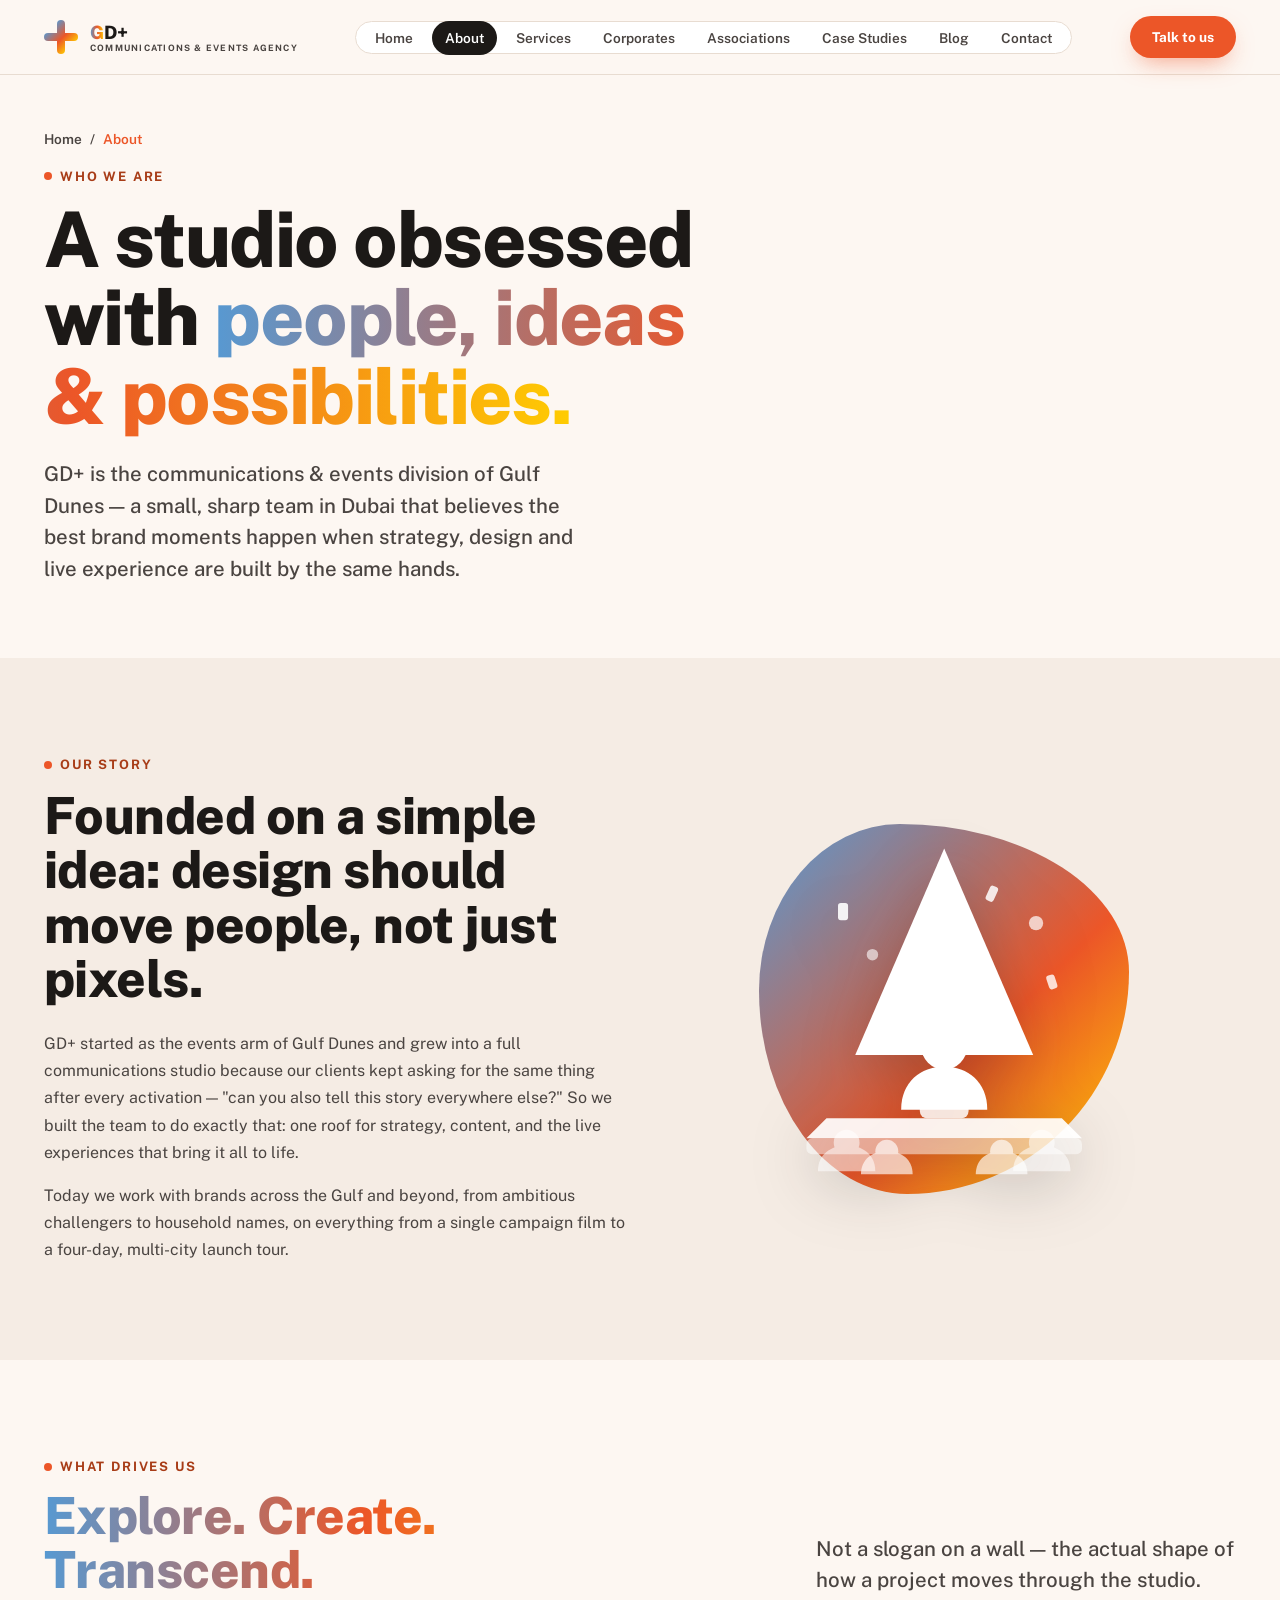
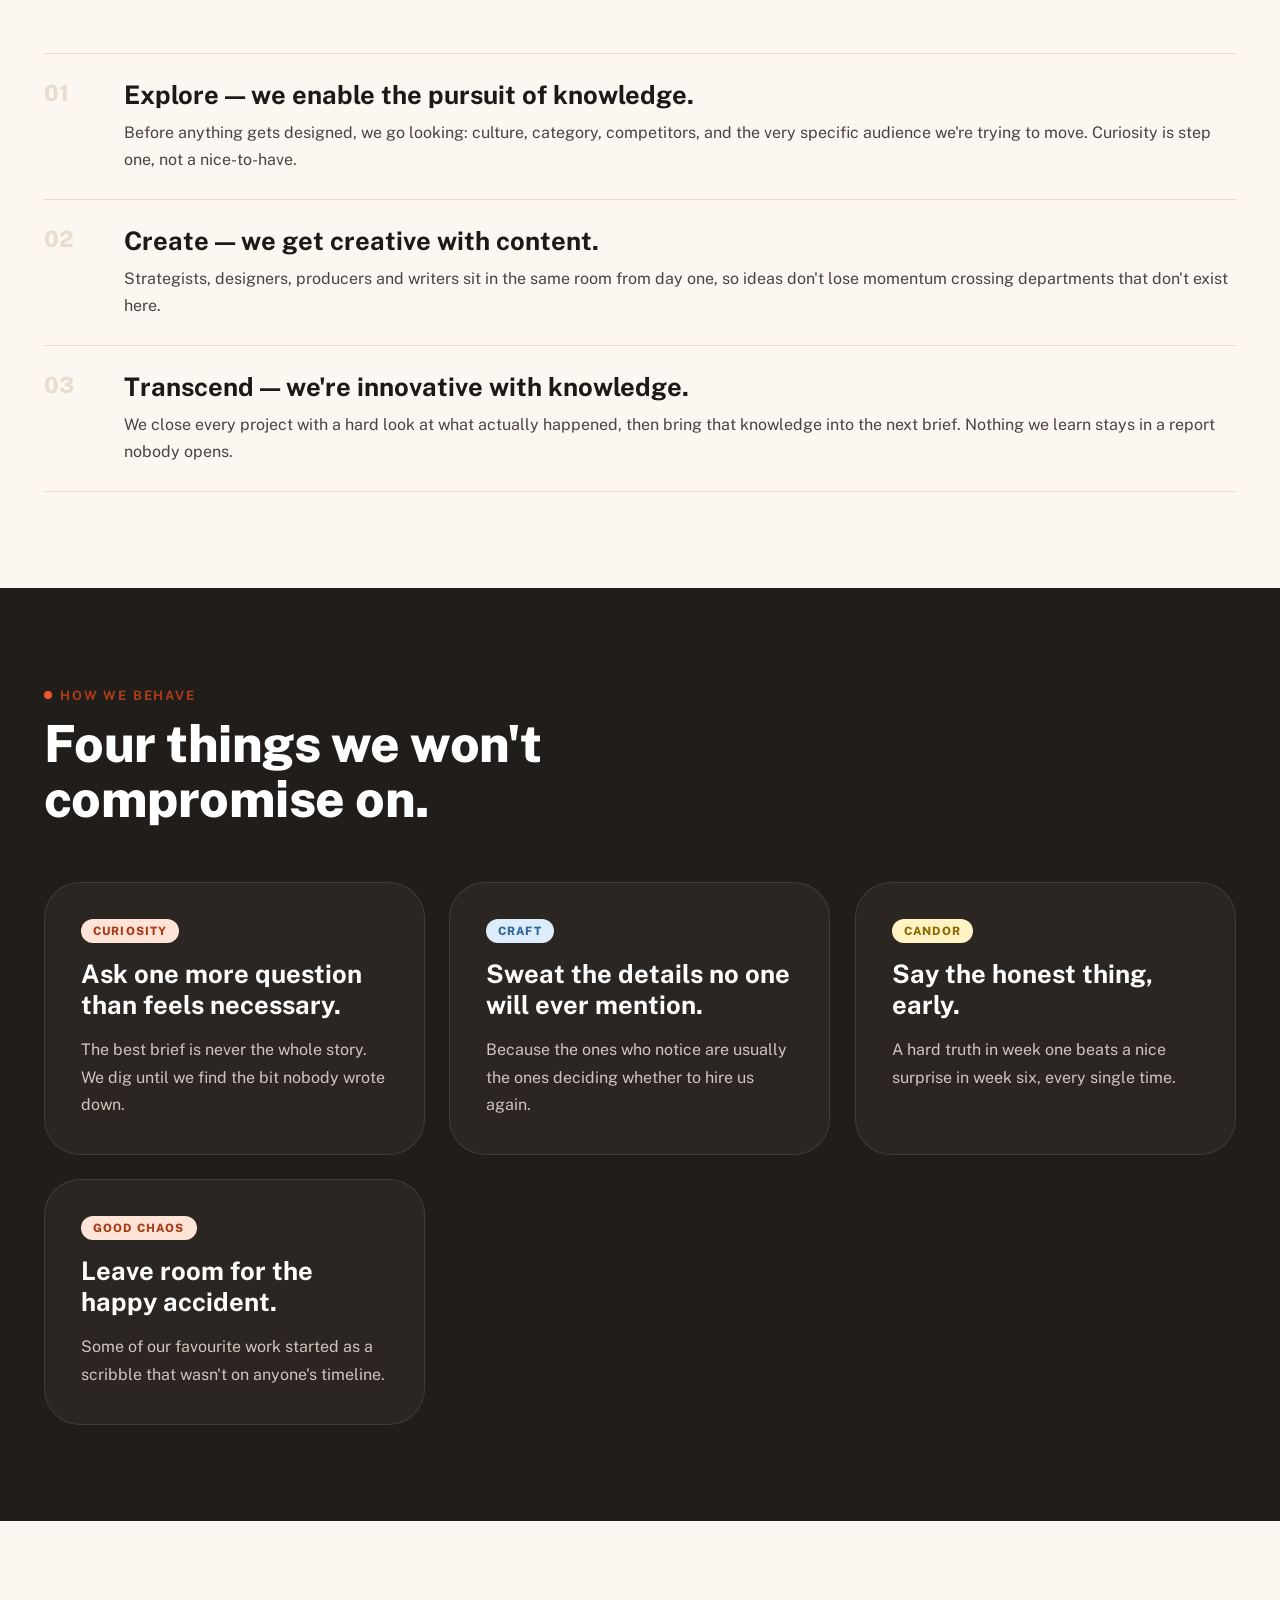
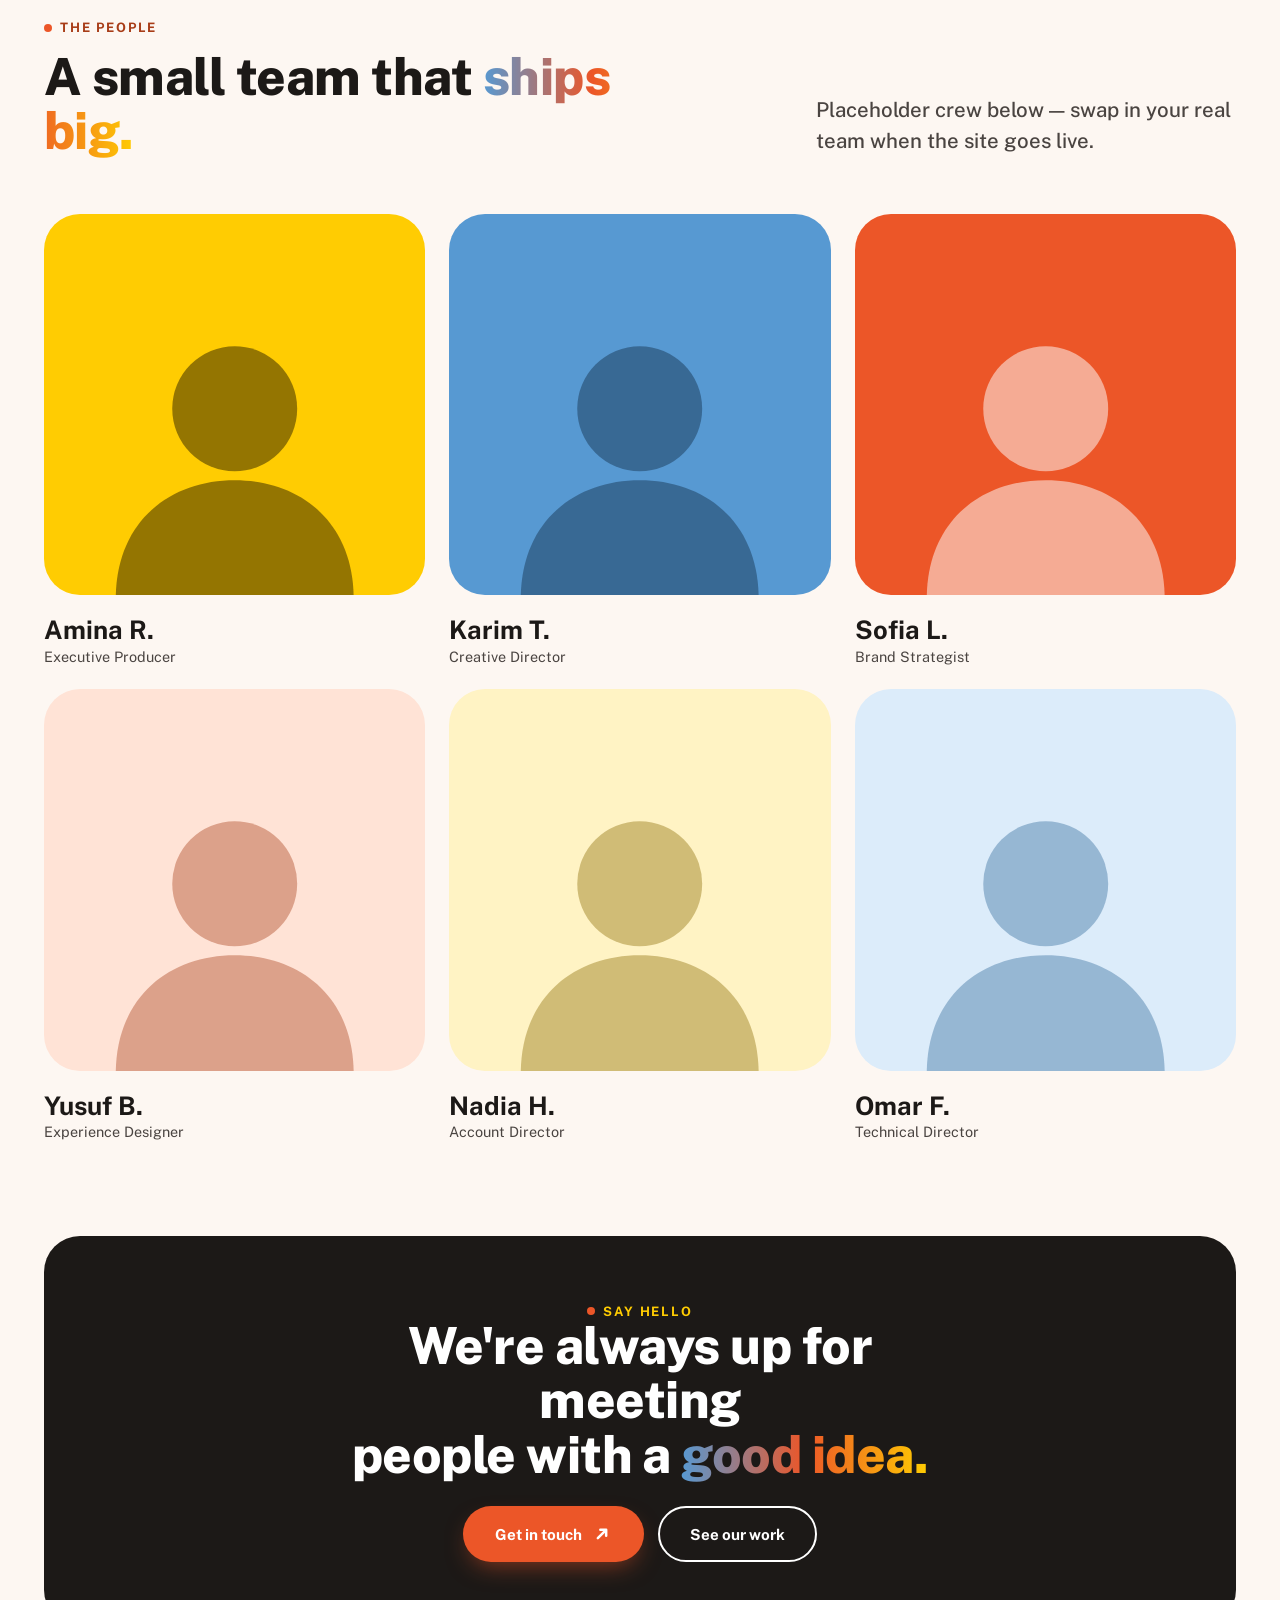
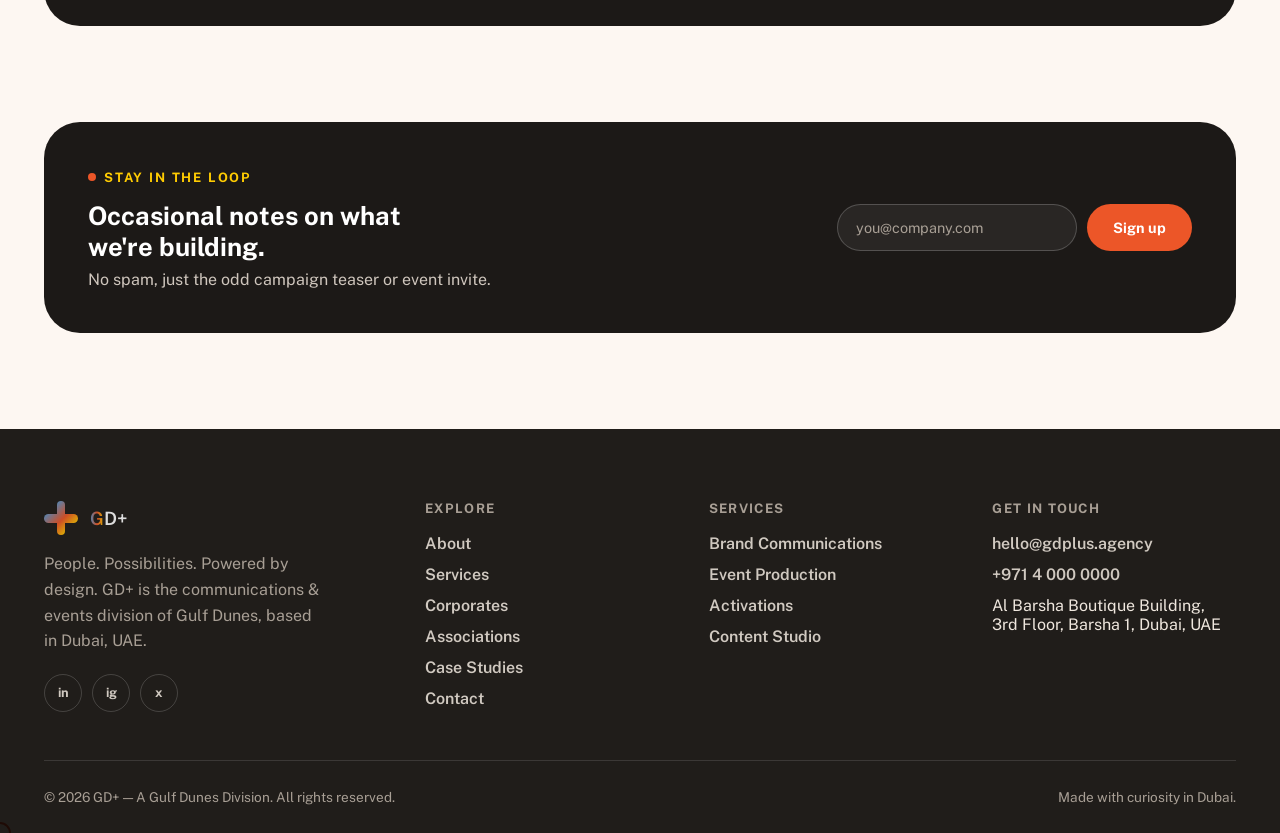
==== about.html @ 68f07a73 "Recolor the scrolling marquee from dark to primary orange The dark ticker band was reading as somber" ====
<!doctype html>
<html lang="en">
<head>
<meta charset="UTF-8">
<meta name="viewport" content="width=device-width, initial-scale=1.0">
<title>About — GD+</title>
<meta name="description" content="GD+ is a Dubai-based communications & events studio built around People, Ideas and Possibilities.">
<link rel="icon" href="data:image/svg+xml,%3Csvg xmlns='http://www.w3.org/2000/svg' viewBox='0 0 100 100'%3E%3Crect width='100' height='100' rx='24' fill='%23ec5628'/%3E%3Crect x='38' y='14' width='24' height='72' rx='12' fill='white'/%3E%3Crect x='14' y='38' width='72' height='24' rx='12' fill='white'/%3E%3C/svg%3E">
<style>
/* ==========================================================================
   GD+ — Communications & Events Agency
   Design tokens derived from brand guidelines:
   Primary #ec5628 · Secondary #5799d2 · Tertiary #ffcc02
   Type: Public Sans · Material 3–inspired shape language, playful energy
   ========================================================================== */

@import url('https://fonts.googleapis.com/css2?family=Public+Sans:ital,wght@0,400;0,500;0,600;0,700;0,800;1,600&display=swap');

:root{
  /* brand */
  --c-primary: #ec5628;
  --c-primary-ink: #a83c17;
  --c-primary-light: #ffe3d6;
  --c-secondary: #5799d2;
  --c-secondary-ink: #2f6699;
  --c-secondary-light: #dcecfa;
  --c-tertiary: #ffcc02;
  --c-tertiary-ink: #8a6a00;
  --c-tertiary-light: #fff3c4;

  /* neutrals */
  --c-ink: #1c1917;
  --c-ink-soft: #4a4441;
  --c-paper: #fdf7f2;
  --c-paper-alt: #ffffff;
  --c-surface: #f5ece4;
  --c-line: #e8dcd1;
  --c-dark: #201d1a;
  --c-dark-surface: #2b2622;

  /* shape */
  --r-sm: 14px;
  --r-md: 24px;
  --r-lg: 36px;
  --r-pill: 999px;

  /* motion */
  --ease: cubic-bezier(.22,1,.36,1);

  /* type */
  --font: 'Public Sans', system-ui, sans-serif;
}

*,*::before,*::after{ box-sizing:border-box; }
html{ scroll-behavior:smooth; }
body{
  margin:0;
  font-family:var(--font);
  background:var(--c-paper);
  color:var(--c-ink);
  -webkit-font-smoothing:antialiased;
  overflow-x:hidden;
}
img,svg{ display:block; max-width:100%; }
a{ color:inherit; text-decoration:none; }
ul{ margin:0; padding:0; list-style:none; }
button{ font-family:inherit; cursor:pointer; }
h1,h2,h3,h4,p{ margin:0; }

.container{
  width:100%;
  max-width:1240px;
  margin:0 auto;
  padding:0 24px;
}
section{ position:relative; }

::selection{ background:var(--c-tertiary); color:var(--c-ink); }

/* ---------- type scale ---------- */
.eyebrow{
  display:inline-flex;
  align-items:center;
  gap:8px;
  font-size:13px;
  font-weight:700;
  letter-spacing:.14em;
  text-transform:uppercase;
  color:var(--c-primary-ink);
}
.eyebrow::before{
  content:'';
  width:8px;height:8px;
  border-radius:50%;
  background:var(--c-primary);
}
h1, .h1{
  font-size:clamp(2.6rem, 6vw, 5.2rem);
  font-weight:800;
  line-height:1.02;
  letter-spacing:-.02em;
}
h2, .h2{
  font-size:clamp(2rem, 4vw, 3.2rem);
  font-weight:800;
  line-height:1.06;
  letter-spacing:-.01em;
}
h3, .h3{
  font-size:clamp(1.3rem, 2vw, 1.6rem);
  font-weight:700;
  line-height:1.2;
}
.lede{
  font-size:clamp(1.05rem, 1.6vw, 1.3rem);
  line-height:1.55;
  color:var(--c-ink-soft);
  font-weight:500;
}
.body-text{ font-size:1rem; line-height:1.7; color:var(--c-ink-soft); }

/* ---------- buttons ---------- */
.btn{
  position:relative;
  display:inline-flex;
  align-items:center;
  gap:10px;
  padding:16px 30px;
  border-radius:var(--r-pill);
  font-weight:700;
  font-size:.95rem;
  border:2px solid transparent;
  transition:transform .35s var(--ease), box-shadow .35s var(--ease), background .25s, color .25s, border-color .25s;
  white-space:nowrap;
}
.btn-primary{
  background:var(--c-primary);
  color:#fff;
  box-shadow:0 10px 24px -8px rgba(236,86,40,.55);
}
.btn-primary:hover{ box-shadow:0 16px 34px -8px rgba(236,86,40,.65); transform:translateY(-2px); }
.btn-dark{
  background:var(--c-ink);
  color:#fff;
}
.btn-dark:hover{ background:var(--c-primary); transform:translateY(-2px); }
.btn-ghost{
  background:transparent;
  border-color:currentColor;
  color:var(--c-ink);
}
.btn-ghost:hover{ background:var(--c-ink); color:#fff; }
.btn-ghost.on-dark{ color:#fff; }
.btn-ghost.on-dark:hover{ background:#fff; color:var(--c-ink); }
.btn-arrow{
  display:inline-flex;
  width:20px; height:20px;
  transition:transform .35s var(--ease);
}
.btn:hover .btn-arrow{ transform:translateX(4px); }
.btn-sm{ padding:11px 20px; font-size:.85rem; }

/* ---------- header / nav ---------- */
.site-header{
  position:sticky;
  top:0;
  z-index:100;
  background:rgba(253,247,242,.82);
  backdrop-filter:blur(14px) saturate(1.4);
  border-bottom:1px solid var(--c-line);
}
.nav{
  display:flex;
  align-items:center;
  justify-content:space-between;
  padding:16px 24px;
}
.brand{
  display:flex;
  align-items:center;
  gap:12px;
  font-weight:800;
  font-size:1.15rem;
  letter-spacing:-.01em;
}
.brand small{
  display:block;
  font-size:.55rem;
  font-weight:700;
  letter-spacing:.14em;
  color:var(--c-ink-soft);
  text-transform:uppercase;
}
.logo-mark{
  position:relative;
  width:34px; height:34px;
  flex:none;
}
.logo-mark::before,
.logo-mark::after{
  content:'';
  position:absolute;
  border-radius:var(--r-pill);
  background:linear-gradient(135deg, var(--c-secondary), var(--c-primary) 55%, var(--c-tertiary));
}
.logo-mark::before{ left:38%; right:38%; top:0; bottom:0; }
.logo-mark::after{ top:38%; bottom:38%; left:0; right:0; }

.nav-links{
  display:flex;
  align-items:center;
  gap:6px;
  padding:6px;
  background:var(--c-paper-alt);
  border-radius:var(--r-pill);
  border:1px solid var(--c-line);
}
.nav-links a{
  padding:9px 13px;
  border-radius:var(--r-pill);
  font-weight:600;
  font-size:.85rem;
  color:var(--c-ink-soft);
  white-space:nowrap;
  transition:background .25s, color .25s;
}
.nav-links a:hover{ background:var(--c-surface); color:var(--c-ink); }
.nav-links a.active{ background:var(--c-ink); color:#fff; }

.nav-actions{ display:flex; align-items:center; gap:12px; }
.nav-toggle{
  display:none;
  width:44px; height:44px;
  border-radius:var(--r-pill);
  border:1px solid var(--c-line);
  background:var(--c-paper-alt);
  align-items:center;
  justify-content:center;
  flex-direction:column;
  gap:5px;
}
.nav-toggle span{ width:18px; height:2px; background:var(--c-ink); border-radius:2px; transition:transform .3s, opacity .3s; }
.nav-toggle.is-open span:nth-child(1){ transform:translateY(7px) rotate(45deg); }
.nav-toggle.is-open span:nth-child(2){ opacity:0; }
.nav-toggle.is-open span:nth-child(3){ transform:translateY(-7px) rotate(-45deg); }

@media (max-width:1180px){
  .nav-links{
    position:fixed;
    inset:78px 16px auto 16px;
    flex-direction:column;
    align-items:stretch;
    padding:12px;
    gap:4px;
    box-shadow:0 24px 50px -20px rgba(28,25,23,.3);
    transform:translateY(-12px);
    opacity:0;
    pointer-events:none;
    transition:transform .3s var(--ease), opacity .3s var(--ease);
  }
  .nav-links.is-open{ transform:translateY(0); opacity:1; pointer-events:auto; }
  .nav-links a{ text-align:center; padding:14px; }
  .nav-toggle{ display:flex; }
  .nav-actions .btn-sm{ display:none; }
}

/* ---------- decorative floating plus marks ---------- */
.floater{
  position:absolute;
  z-index:0;
  opacity:.5;
  filter:blur(.3px);
  animation:floaty 9s ease-in-out infinite;
}
.floater::before,.floater::after{
  content:'';
  position:absolute;
  border-radius:var(--r-pill);
}
.floater.f-orange::before,.floater.f-orange::after{ background:var(--c-primary); }
.floater.f-blue::before,.floater.f-blue::after{ background:var(--c-secondary); }
.floater.f-gold::before,.floater.f-gold::after{ background:var(--c-tertiary); }
.floater::before{ left:38%; right:38%; top:0; bottom:0; }
.floater::after{ top:38%; bottom:38%; left:0; right:0; }
@keyframes floaty{
  0%,100%{ transform:translate(0,0) rotate(0deg); }
  50%{ transform:translate(-14px,18px) rotate(18deg); }
}

/* ---------- hero ---------- */
.hero{
  padding:64px 0 96px;
  overflow:hidden;
}
.hero-watermark{
  position:absolute;
  font-weight:800;
  font-size:min(48vw, 620px);
  line-height:1;
  color:var(--c-ink);
  opacity:.035;
  z-index:0;
  top:-14%;
  right:-3%;
  pointer-events:none;
  user-select:none;
}
.hero-inner{
  display:grid;
  gap:32px;
  position:relative;
  z-index:1;
}
.hero-rotator{
  display:inline-grid;
}
.hero-rotator span{
  grid-area:1/1;
  opacity:0;
  transform:translateY(14px);
  transition:opacity .5s var(--ease), transform .5s var(--ease);
  background:linear-gradient(90deg, var(--c-secondary), var(--c-primary), var(--c-tertiary));
  -webkit-background-clip:text;
  background-clip:text;
  color:transparent;
}
.hero-rotator span.is-active{ opacity:1; transform:translateY(0); }

.hero-scene{
  position:relative;
  width:100%;
  aspect-ratio:1/1;
  max-width:420px;
  margin:0 auto;
}
.hero-blob{
  position:absolute;
  inset:6%;
  border-radius:38% 62% 60% 40% / 45% 40% 60% 55%;
  background:linear-gradient(135deg, var(--c-secondary), var(--c-primary) 60%, var(--c-tertiary));
  animation:blobbing 10s ease-in-out infinite;
}
@keyframes blobbing{
  0%,100%{ border-radius:38% 62% 60% 40% / 45% 40% 60% 55%; transform:rotate(0deg) scale(1); }
  33%{ border-radius:55% 45% 40% 60% / 60% 55% 45% 40%; transform:rotate(8deg) scale(1.03); }
  66%{ border-radius:45% 55% 55% 45% / 40% 60% 40% 60%; transform:rotate(-6deg) scale(.98); }
}
.hero-illustration{
  position:absolute;
  inset:9%;
  filter:drop-shadow(0 16px 30px rgba(28,25,23,.25));
}
.hero-illustration svg{ width:100%; height:100%; }
.hero-illustration .spotlight{ animation:spotlightPulse 5s ease-in-out infinite; transform-origin:center top; }
.hero-illustration .confetti-bit{ animation:confettiDrift 3.6s ease-in-out infinite; transform-box:fill-box; transform-origin:center; }
.hero-illustration .confetti-bit:nth-child(2n){ animation-delay:-1.1s; }
.hero-illustration .confetti-bit:nth-child(3n){ animation-delay:-2.3s; }
@keyframes spotlightPulse{ 0%,100%{ opacity:.1; } 50%{ opacity:.22; } }
@keyframes confettiDrift{
  0%,100%{ transform:translateY(0) rotate(0deg); }
  50%{ transform:translateY(-6px) rotate(14deg); }
}

/* ---------- hero: full-bleed video header ---------- */
.hero--video{
  min-height:88vh;
  display:flex;
  align-items:flex-end;
  padding:64px 0 72px;
  color:#fff;
}
.hero-media{
  position:absolute;
  inset:0;
  z-index:0;
  overflow:hidden;
  background:var(--c-dark);
}
.hero-video{
  position:absolute; inset:0;
  width:100%; height:100%;
  object-fit:cover;
  z-index:2;
}
.hero-yt-wrap{
  position:absolute; inset:0;
  z-index:2;
  overflow:hidden;
  pointer-events:none;
  background:var(--c-dark);
}
.hero-yt-wrap iframe{
  position:absolute; top:50%; left:50%;
  width:177.78vh; height:100vh;
  min-width:100%; min-height:56.25vw;
  transform:translate(-50%,-50%);
  border:0;
}
.hero-fallback-bg{
  position:absolute; inset:-10%;
  background:linear-gradient(135deg, var(--c-secondary), var(--c-primary) 55%, var(--c-tertiary));
  background-size:220% 220%;
  animation:heroGradientDrift 16s ease-in-out infinite;
  z-index:1;
}
@keyframes heroGradientDrift{
  0%,100%{ background-position:0% 30%; }
  50%{ background-position:100% 70%; }
}
.hero-fallback-scene{
  position:absolute;
  inset:-6%;
  opacity:.14;
  mix-blend-mode:soft-light;
  z-index:1;
}
.hero-fallback-scene svg{ width:100%; height:100%; }
.hero-scrim{
  position:absolute; inset:0;
  background:rgba(28,25,23,.5);
  z-index:3;
}
.hero--video .hero-inner{
  position:relative;
  z-index:1;
  display:block;
  max-width:740px;
}
.hero--video .eyebrow{ color:#fff; }
.hero--video .eyebrow::before{ background:var(--c-tertiary); }
.hero--video h1{ color:#fff; }
.hero--video .lede{ color:rgba(255,255,255,.84); }
.hero--video .sticker{
  background:rgba(28,25,23,.5);
  border-color:rgba(255,255,255,.18);
  color:#fff;
  backdrop-filter:blur(10px);
  z-index:1;
}
.hero--video .sticker b{ color:var(--c-tertiary); }
.hero-watermark.on-video{ opacity:.07; color:#fff; }
.hero--video .hero-rotator span{
  background:none;
  -webkit-text-fill-color:#fff;
  color:#fff;
  text-shadow:0 4px 24px rgba(0,0,0,.35);
}
.hero-play{
  position:absolute;
  z-index:1;
  display:inline-flex;
  align-items:center;
  gap:10px;
  background:rgba(255,255,255,.14);
  border:1px solid rgba(255,255,255,.35);
  color:#fff;
  text-decoration:none;
  padding:10px 18px 10px 10px;
  border-radius:var(--r-pill);
  font-weight:700;
  font-size:.82rem;
  backdrop-filter:blur(10px);
  cursor:pointer;
  transition:background .2s ease, border-color .2s ease;
}
.hero-play:hover{
  background:rgba(255,255,255,.24);
  border-color:rgba(255,255,255,.5);
}
.hero-play .dot{
  width:30px; height:30px; border-radius:50%;
  background:#fff; color:var(--c-ink);
  display:flex; align-items:center; justify-content:center;
  flex:none;
}
@media (max-width:760px){
  .hero--video{ min-height:78vh; align-items:center; }
  .hero-play{ display:none; }
}

@media (min-width:860px){
  .hero-inner{ grid-template-columns:1.1fr .9fr; align-items:center; }
}

/* ---------- marquee ---------- */
.marquee{
  border-top:1px solid var(--c-line);
  border-bottom:1px solid var(--c-line);
  background:var(--c-primary);
  padding:22px 0;
  overflow:hidden;
}
.marquee-track{
  display:flex;
  width:max-content;
  gap:48px;
  animation:marquee 26s linear infinite;
}
.marquee:hover .marquee-track{ animation-play-state:paused; }
.marquee-track span{
  font-size:1.4rem;
  font-weight:800;
  color:#fff;
  white-space:nowrap;
  display:flex;
  align-items:center;
  gap:16px;
  text-transform:uppercase;
  letter-spacing:.02em;
}
.marquee-track span em{
  font-style:normal;
  color:var(--c-tertiary);
}
@keyframes marquee{
  from{ transform:translateX(0); }
  to{ transform:translateX(-50%); }
}
.marquee.light{ background:var(--c-paper-alt); }
.marquee.light .marquee-track span{ color:var(--c-ink-soft); font-size:1.1rem; font-weight:700; }
.marquee.light .marquee-track span em{ color:var(--c-primary); }

/* ---------- sections ---------- */
.section{ padding:96px 0; }
.section-head{
  display:flex;
  flex-wrap:wrap;
  justify-content:space-between;
  align-items:flex-end;
  gap:24px;
  margin-bottom:56px;
}
.section-head h2{ margin-top:14px; max-width:640px; }
.section-head .lede{ max-width:420px; }
.section.on-dark{ background:var(--c-dark); color:#fff; }
.section.on-dark .lede{ color:#cfc6bd; }
.section.on-surface{ background:var(--c-surface); }

/* ---------- pillar / feature cards ---------- */
.grid-3{ display:grid; gap:24px; grid-template-columns:repeat(3,1fr); }
.grid-2{ display:grid; gap:24px; grid-template-columns:repeat(auto-fit,minmax(320px,1fr)); }
@media (max-width:900px){
  .grid-3{ grid-template-columns:1fr; }
}

.card{
  background:var(--c-paper-alt);
  border:1px solid var(--c-line);
  border-radius:var(--r-lg);
  padding:36px;
  transition:transform .4s var(--ease), box-shadow .4s var(--ease), border-color .4s;
  will-change:transform;
}
.card:hover{
  box-shadow:0 30px 60px -30px rgba(28,25,23,.35);
  border-color:transparent;
}
.card-icon{
  width:56px; height:56px;
  border-radius:var(--r-md);
  display:flex; align-items:center; justify-content:center;
  margin-bottom:24px;
  font-size:1.5rem;
}
.card-icon.orange{ background:var(--c-primary-light); color:var(--c-primary-ink); }
.card-icon.blue{ background:var(--c-secondary-light); color:var(--c-secondary-ink); }
.card-icon.gold{ background:var(--c-tertiary-light); color:var(--c-tertiary-ink); }
.card h3{ margin-bottom:12px; }
.card-tag{
  display:inline-block;
  font-size:.72rem;
  font-weight:800;
  letter-spacing:.1em;
  text-transform:uppercase;
  padding:5px 12px;
  border-radius:var(--r-pill);
  margin-bottom:16px;
}
.card-tag.orange{ background:var(--c-primary-light); color:var(--c-primary-ink); }
.card-tag.blue{ background:var(--c-secondary-light); color:var(--c-secondary-ink); }
.card-tag.gold{ background:var(--c-tertiary-light); color:var(--c-tertiary-ink); }

/* ---------- flat colour "block" cards (Miro-style) ---------- */
.card.tone-orange{ background:var(--c-primary); border-color:transparent; color:#fff; }
.card.tone-blue{ background:var(--c-secondary); border-color:transparent; color:#0c2338; }
.card.tone-gold{ background:var(--c-tertiary); border-color:transparent; color:#3d2e00; }
.card.tone-orange .body-text{ color:rgba(255,255,255,.85); }
.card.tone-blue .body-text{ color:rgba(12,35,56,.72); }
.card.tone-gold .body-text{ color:rgba(61,46,0,.75); }
.card.tone-orange .card-icon,
.card.tone-blue .card-icon,
.card.tone-gold .card-icon{ background:rgba(255,255,255,.28); color:inherit; }
.card.tone-orange .card-tag,
.card.tone-blue .card-tag,
.card.tone-gold .card-tag{ background:rgba(255,255,255,.3); color:inherit; }

/* ---------- stats ---------- */
.stats{
  display:grid;
  gap:24px;
  grid-template-columns:repeat(4,1fr);
  text-align:center;
}
@media (max-width:760px){
  .stats{ grid-template-columns:repeat(2,1fr); gap:32px 24px; }
}
.stat b{
  display:block;
  font-size:clamp(2.2rem,4vw,3.4rem);
  font-weight:800;
  background:linear-gradient(90deg, var(--c-secondary), var(--c-primary), var(--c-tertiary));
  -webkit-background-clip:text;
  background-clip:text;
  color:transparent;
}
.stat span{ font-weight:600; color:var(--c-ink-soft); font-size:.9rem; }
.on-dark .stat span{ color:#cfc6bd; }

/* ---------- process ---------- */
.process{
  display:grid;
  gap:20px;
  grid-template-columns:repeat(auto-fit,minmax(220px,1fr));
  counter-reset:step;
}
.process-step{
  position:relative;
  padding:32px 26px;
  border-radius:var(--r-lg);
  background:var(--c-paper-alt);
  border:1px solid var(--c-line);
}
.process-step::before{
  counter-increment:step;
  content:'0' counter(step);
  font-weight:800;
  font-size:2rem;
  color:var(--c-line);
  display:block;
  margin-bottom:14px;
}

/* ---------- reveal ---------- */
[data-reveal]{
  opacity:0;
  transform:translateY(28px);
  transition:opacity .7s var(--ease), transform .7s var(--ease);
}
[data-reveal].is-visible{ opacity:1; transform:translateY(0); }

/* ---------- CTA banner ---------- */
.cta-banner{
  border-radius:var(--r-lg);
  padding:64px 40px;
  background:var(--c-ink);
  color:#fff;
  text-align:center;
  position:relative;
  overflow:hidden;
}
.cta-banner h2{ max-width:640px; margin:0 auto 24px; }
.cta-banner .btn-row{ display:flex; gap:14px; justify-content:center; flex-wrap:wrap; margin-top:12px; }

/* ---------- footer ---------- */
.site-footer{
  background:var(--c-dark);
  color:#efe7de;
  padding:72px 0 28px;
}
.footer-grid{
  display:grid;
  gap:40px;
  grid-template-columns:1.4fr repeat(3,1fr);
  padding-bottom:48px;
  border-bottom:1px solid rgba(255,255,255,.12);
}
.footer-grid h4{ font-size:.82rem; letter-spacing:.1em; text-transform:uppercase; color:#a89f95; margin-bottom:18px; }
.footer-grid ul{ display:grid; gap:12px; }
.footer-grid a{ font-weight:600; color:#efe7de; opacity:.85; transition:opacity .2s, color .2s; }
.footer-grid a:hover{ opacity:1; color:var(--c-tertiary); }
.footer-bottom{
  display:flex;
  justify-content:space-between;
  flex-wrap:wrap;
  gap:12px;
  padding-top:28px;
  font-size:.85rem;
  color:#a89f95;
}
.footer-brand p{ margin-top:16px; max-width:280px; color:#a89f95; line-height:1.6; }
.footer-social{ display:flex; gap:10px; margin-top:20px; }
.footer-social a{
  width:38px;height:38px;
  border-radius:var(--r-pill);
  border:1px solid rgba(255,255,255,.2);
  display:flex; align-items:center; justify-content:center;
  font-size:.8rem; font-weight:700;
}
.footer-social a:hover{ background:var(--c-primary); border-color:var(--c-primary); color:#fff; }

@media (max-width:760px){
  .footer-grid{ grid-template-columns:1fr 1fr; }
}

/* ---------- page hero (inner pages) ---------- */
.page-hero{
  padding:56px 0 72px;
  position:relative;
  overflow:hidden;
}
.crumbs{
  display:flex; align-items:center; gap:8px;
  font-size:.85rem; font-weight:600; color:var(--c-ink-soft);
  margin-bottom:18px;
}
.crumbs em{ font-style:normal; color:var(--c-primary); }

/* ---------- filter chips (case studies) ---------- */
.chip-row{ display:flex; flex-wrap:wrap; gap:10px; margin-bottom:40px; }
.chip{
  padding:11px 20px;
  border-radius:var(--r-pill);
  border:1px solid var(--c-line);
  background:var(--c-paper-alt);
  font-weight:700;
  font-size:.85rem;
  transition:background .25s, color .25s, border-color .25s;
}
.chip.is-active, .chip:hover{ background:var(--c-ink); color:#fff; border-color:var(--c-ink); }

/* ---------- case study cards ---------- */
.case-card{
  border-radius:var(--r-lg);
  overflow:hidden;
  background:var(--c-paper-alt);
  border:1px solid var(--c-line);
  transition:transform .4s var(--ease), box-shadow .4s var(--ease);
  display:block;
}
.case-card:hover{ transform:translateY(-6px); box-shadow:0 30px 60px -28px rgba(28,25,23,.35); }
.case-thumb{
  aspect-ratio:4/3;
  position:relative;
  display:flex;
  align-items:flex-end;
  padding:22px;
  overflow:hidden;
}
.case-thumb::after{
  content:'';
  position:absolute; inset:0;
  background:radial-gradient(circle at 30% 20%, rgba(255,255,255,.35), transparent 55%);
}
.case-thumb span{
  position:relative;
  z-index:1;
  color:#fff;
  font-weight:800;
  font-size:.75rem;
  text-transform:uppercase;
  letter-spacing:.1em;
  background:rgba(28,25,23,.35);
  padding:6px 14px;
  border-radius:var(--r-pill);
  backdrop-filter:blur(6px);
}
.case-body{ padding:24px; }
.case-body .h3{ margin-bottom:8px; }
.case-meta{ display:flex; justify-content:space-between; margin-top:16px; font-size:.85rem; color:var(--c-ink-soft); font-weight:600; }

.grad-1{ background:linear-gradient(135deg,var(--c-primary),#ff8a5c); }
.grad-2{ background:linear-gradient(135deg,var(--c-secondary),#8fd0ff); }
.grad-3{ background:linear-gradient(135deg,var(--c-tertiary),#ffe27a); }
.grad-4{ background:linear-gradient(135deg,var(--c-ink),#5c534a); }
.grad-5{ background:linear-gradient(135deg,var(--c-secondary),var(--c-primary)); }
.grad-6{ background:linear-gradient(135deg,var(--c-primary),var(--c-tertiary)); }

/* ---------- team (flat-colour photo-block cards, Miro-inspired) ---------- */
.team-card{ text-align:left; }
.team-photo{
  position:relative;
  aspect-ratio:1/1;
  border-radius:var(--r-lg);
  overflow:hidden;
  margin-bottom:20px;
  display:flex;
  align-items:flex-end;
  justify-content:center;
}
.team-photo svg{
  width:78%;
  height:92%;
  position:relative;
  top:8%;
}
.team-photo.tone-gold{ background:var(--c-tertiary); }
.team-photo.tone-gold svg{ color:rgba(61,46,0,.55); }
.team-photo.tone-orange{ background:var(--c-primary); }
.team-photo.tone-orange svg{ color:rgba(255,255,255,.5); }
.team-photo.tone-blue{ background:var(--c-secondary); }
.team-photo.tone-blue svg{ color:rgba(11,33,56,.4); }
.team-photo.tone-orange-light{ background:var(--c-primary-light); }
.team-photo.tone-orange-light svg{ color:rgba(168,60,23,.4); }
.team-photo.tone-blue-light{ background:var(--c-secondary-light); }
.team-photo.tone-blue-light svg{ color:rgba(47,102,153,.4); }
.team-photo.tone-gold-light{ background:var(--c-tertiary-light); }
.team-photo.tone-gold-light svg{ color:rgba(138,106,0,.4); }
.team-card h3{ margin-bottom:2px; }
.team-card p{ color:var(--c-ink-soft); font-size:.9rem; }

/* ---------- values ---------- */
.value-row{
  display:flex;
  gap:20px;
  padding:26px 0;
  border-top:1px solid var(--c-line);
  align-items:flex-start;
}
.value-row:last-child{ border-bottom:1px solid var(--c-line); }
.value-num{ font-weight:800; font-size:1.4rem; color:var(--c-line); flex:none; width:60px; }

/* ---------- services list ---------- */
.service-row{
  display:grid;
  grid-template-columns:auto 1fr auto;
  gap:24px;
  align-items:center;
  padding:32px 0;
  border-top:1px solid var(--c-line);
  transition:padding .3s var(--ease);
}
.service-row:last-child{ border-bottom:1px solid var(--c-line); }
.service-row:hover{ padding-left:12px; }
.service-num{ font-weight:800; font-size:1.1rem; color:var(--c-ink-soft); }
.service-arrow{
  width:44px;height:44px;
  border-radius:var(--r-pill);
  border:1px solid var(--c-line);
  display:flex; align-items:center; justify-content:center;
  transition:background .3s, transform .3s var(--ease), border-color .3s;
}
.service-row:hover .service-arrow{ background:var(--c-primary); border-color:var(--c-primary); color:#fff; transform:rotate(45deg); }

/* ---------- contact ---------- */
.contact-grid{
  display:grid;
  gap:40px;
}
@media (min-width:900px){
  .contact-grid{ grid-template-columns:1fr 1fr; }
}
.field{ margin-bottom:18px; }
.field label{ display:block; font-weight:700; font-size:.85rem; margin-bottom:8px; }
.field input, .field textarea, .field select{
  width:100%;
  padding:15px 18px;
  border-radius:var(--r-sm);
  border:1.5px solid var(--c-line);
  background:var(--c-paper-alt);
  font-family:inherit;
  font-size:.95rem;
  color:var(--c-ink);
  transition:border-color .25s, box-shadow .25s;
}
.field input:focus, .field textarea:focus, .field select:focus{
  outline:none;
  border-color:var(--c-primary);
  box-shadow:0 0 0 4px var(--c-primary-light);
}
.field textarea{ resize:vertical; min-height:130px; }
.contact-info-card{
  background:var(--c-ink);
  color:#fff;
  border-radius:var(--r-lg);
  padding:40px;
}
.contact-info-card .info-row{ display:flex; gap:16px; padding:18px 0; border-top:1px solid rgba(255,255,255,.12); }
.contact-info-card .info-row:first-of-type{ border-top:none; }
.info-icon{
  width:42px;height:42px; flex:none;
  border-radius:var(--r-md);
  background:rgba(255,255,255,.1);
  display:flex; align-items:center; justify-content:center;
}
.form-success{
  display:none;
  border-radius:var(--r-lg);
  padding:40px;
  background:var(--c-tertiary-light);
  text-align:center;
}
.form-success.is-visible{ display:block; }
.form-success .mini-mark{ margin:0 auto 18px; }

/* small helper */
.mini-mark{ position:relative; width:28px; height:28px; }
.mini-mark::before,.mini-mark::after{ content:''; position:absolute; border-radius:var(--r-pill); background:var(--c-primary); }
.mini-mark::before{ left:38%; right:38%; top:0; bottom:0; }
.mini-mark::after{ top:38%; bottom:38%; left:0; right:0; }

/* ---------- custom cursor ---------- */
.cursor-dot{
  position:fixed;
  z-index:9999;
  width:22px;height:22px;
  border-radius:var(--r-pill);
  border:2px solid var(--c-primary);
  pointer-events:none;
  transform:translate(-50%,-50%);
  transition:width .2s var(--ease), height .2s var(--ease), background .2s;
  mix-blend-mode:multiply;
}
.cursor-dot.is-active{ background:var(--c-primary); width:38px; height:38px; }
@media (pointer:coarse){ .cursor-dot{ display:none; } }

/* ---------- confetti ---------- */
.confetti-piece{
  position:fixed;
  z-index:9998;
  width:8px; height:14px;
  top:50%; left:50%;
  pointer-events:none;
  border-radius:2px;
}

/* ---------- glow preview cards ---------- */
.glow-card{
  position:relative;
  padding:28px;
  border-radius:var(--r-lg);
  background:var(--c-paper-alt);
  border:1px solid var(--c-line);
  overflow:hidden;
}
.glow-card::before{
  content:'';
  position:absolute;
  width:280px;height:280px;
  border-radius:50%;
  filter:blur(64px);
  opacity:.5;
  z-index:0;
}
.glow-card.glow-orange::before{ background:var(--c-primary); top:-80px; left:-80px; }
.glow-card.glow-blue::before{ background:var(--c-secondary); top:-80px; right:-60px; }
.glow-card.glow-gold::before{ background:var(--c-tertiary); bottom:-90px; left:15%; }
.glow-frame{
  position:relative;
  z-index:1;
  border-radius:var(--r-md);
  background:var(--c-paper-alt);
  border:1px solid var(--c-line);
  padding:12px 12px 0;
  box-shadow:0 24px 50px -26px rgba(28,25,23,.3);
  margin-bottom:20px;
  overflow:hidden;
}
.glow-frame-dots{ display:flex; gap:6px; padding-bottom:12px; }
.glow-frame-dots span{ width:8px;height:8px;border-radius:50%; background:var(--c-line); }
.glow-frame-body{
  border-radius:var(--r-sm) var(--r-sm) 0 0;
  aspect-ratio:16/10;
  display:flex; align-items:center; justify-content:center;
}
.glow-card-body{ position:relative; z-index:1; }
.glow-card h3{ margin-bottom:8px; }

/* ---------- mini pill button (in-card CTA) ---------- */
.btn-mini{
  display:inline-flex;
  align-items:center;
  gap:6px;
  padding:9px 16px;
  border-radius:var(--r-pill);
  background:var(--c-ink);
  color:#fff;
  font-weight:700;
  font-size:.78rem;
  margin-top:18px;
  transition:transform .3s var(--ease), background .25s;
}
.btn-mini:hover{ background:var(--c-primary); transform:translateX(2px); }

/* ---------- floating sticker badges ---------- */
.sticker{
  position:absolute;
  display:inline-flex;
  align-items:center;
  gap:8px;
  padding:10px 16px;
  border-radius:var(--r-pill);
  background:var(--c-paper-alt);
  border:1px solid var(--c-line);
  box-shadow:0 16px 32px -18px rgba(28,25,23,.35);
  font-weight:700;
  font-size:.8rem;
  z-index:2;
  animation:stickerFloat 7s ease-in-out infinite;
  white-space:nowrap;
}
.sticker b{ color:var(--c-primary); }
.sticker.s2{ animation-delay:-2.5s; }
@keyframes stickerFloat{
  0%,100%{ transform:translateY(0) rotate(-2deg); }
  50%{ transform:translateY(-10px) rotate(1deg); }
}
@media (max-width:760px){ .sticker{ display:none; } }

/* ---------- centered section head variant ---------- */
.section-head.center{ flex-direction:column; align-items:center; text-align:center; }
.section-head.center .lede{ max-width:560px; }

/* ---------- newsletter strip ---------- */
.news-strip{
  background:var(--c-ink);
  border-radius:var(--r-lg);
  padding:44px;
  display:flex;
  flex-wrap:wrap;
  gap:24px;
  align-items:center;
  justify-content:space-between;
  color:#fff;
}
.news-strip h3{ max-width:360px; }
.news-strip p{ color:#cfc6bd; margin-top:8px; }
.news-form{ display:flex; gap:10px; flex-wrap:wrap; }
.news-form input{
  padding:14px 18px;
  border-radius:var(--r-pill);
  border:1.5px solid rgba(255,255,255,.2);
  background:rgba(255,255,255,.06);
  color:#fff;
  min-width:240px;
  font-family:inherit;
  font-size:.9rem;
}
.news-form input::placeholder{ color:#a89f95; }
.news-form input:focus{ outline:none; border-color:var(--c-primary); }
.news-form button{
  padding:14px 26px;
  border-radius:var(--r-pill);
  background:var(--c-primary);
  color:#fff;
  font-weight:700;
  border:none;
  font-size:.9rem;
}
.news-form button:hover{ background:#ff6a3c; }
.news-form.is-done span{ font-weight:700; color:var(--c-tertiary); }

/* ---------- blog: post cards ---------- */
.post-card{
  display:block;
  border-radius:var(--r-lg);
  overflow:hidden;
  background:var(--c-paper-alt);
  border:1px solid var(--c-line);
  transition:transform .4s var(--ease), box-shadow .4s var(--ease);
}
.post-card:hover{ transform:translateY(-6px); box-shadow:0 30px 60px -28px rgba(28,25,23,.35); }
.post-thumb{
  aspect-ratio:16/10;
  position:relative;
  display:flex;
  align-items:flex-end;
  padding:20px;
  overflow:hidden;
}
.post-thumb::after{
  content:'';
  position:absolute; inset:0;
  background:radial-gradient(circle at 30% 20%, rgba(255,255,255,.35), transparent 55%);
}
.post-thumb span{
  position:relative; z-index:1;
  color:#fff; font-weight:800; font-size:.72rem;
  text-transform:uppercase; letter-spacing:.1em;
  background:rgba(28,25,23,.35);
  padding:6px 13px; border-radius:var(--r-pill);
  backdrop-filter:blur(6px);
}
.post-body{ padding:22px; }
.post-body h3{ margin-bottom:8px; }
.post-meta{
  display:flex; align-items:center; gap:10px;
  margin-top:16px; font-size:.8rem; color:var(--c-ink-soft); font-weight:600;
}
.post-meta .avatar-sm{
  width:26px; height:26px; border-radius:50%;
  display:flex; align-items:center; justify-content:center;
  color:#fff; font-weight:800; font-size:.68rem; flex:none;
}
.post-card.featured{
  display:grid;
  grid-template-columns:1.1fr .9fr;
  align-items:stretch;
}
.post-card.featured .post-thumb{ aspect-ratio:auto; height:100%; }
.post-card.featured .post-body{ padding:36px; display:flex; flex-direction:column; justify-content:center; }
@media (max-width:760px){
  .post-card.featured{ grid-template-columns:1fr; }
}

/* ---------- blog: article typography ---------- */
.article{ max-width:720px; margin:0 auto; }
.article h2{ font-size:clamp(1.5rem,3vw,2rem); margin-top:44px; margin-bottom:16px; }
.article h3{ font-size:1.2rem; margin-top:32px; margin-bottom:12px; }
.article p{ font-size:1.05rem; line-height:1.8; color:var(--c-ink-soft); margin-bottom:20px; }
.article ul{ margin-bottom:20px; }
.article ul li{
  font-size:1.05rem; line-height:1.8; color:var(--c-ink-soft);
  padding-left:24px; position:relative; margin-bottom:8px;
}
.article ul li::before{
  content:''; position:absolute; left:0; top:12px;
  width:7px; height:7px; border-radius:50%; background:var(--c-primary);
}
.article blockquote{
  margin:32px 0;
  padding:8px 0 8px 24px;
  border-left:3px solid var(--c-primary);
  font-size:1.15rem;
  font-weight:500;
  font-style:italic;
  color:var(--c-ink);
}
.article figure{ margin:32px 0; }
.article .fig-img{
  aspect-ratio:16/9;
  border-radius:var(--r-md);
}
.article figcaption{
  font-size:.82rem; color:var(--c-ink-soft); margin-top:10px; text-align:center;
}
.article-hero-meta{
  display:flex; align-items:center; gap:12px;
  margin-top:24px; font-size:.9rem; font-weight:600; color:var(--c-ink-soft);
}
.article-hero-meta .avatar-sm{
  width:38px; height:38px; border-radius:50%;
  display:flex; align-items:center; justify-content:center;
  color:#fff; font-weight:800; font-size:.85rem; flex:none;
}
.article-hero-meta strong{ color:var(--c-ink); }
.article-cover{
  aspect-ratio:21/9;
  border-radius:var(--r-lg);
  margin:32px 0 0;
}

/* ---------- blog: author card ---------- */
.author-card{
  display:flex; gap:18px; align-items:center;
  padding:28px; border-radius:var(--r-lg);
  background:var(--c-surface); margin-top:48px;
}
.author-card .avatar-lg{
  width:56px; height:56px; border-radius:50%; flex:none;
  display:flex; align-items:center; justify-content:center;
  color:#fff; font-weight:800; font-size:1.1rem;
}
.author-card p{ color:var(--c-ink-soft); font-size:.88rem; margin-top:4px; }

/* ---------- brand gradient text (blue -> orange -> yellow, fixed direction) ---------- */
.text-gradient{
  background:linear-gradient(90deg, var(--c-secondary), var(--c-primary), var(--c-tertiary));
  -webkit-background-clip:text;
  background-clip:text;
  color:transparent;
}
.brand .text-gradient{
  -webkit-background-clip:text;
  background-clip:text;
}

/* utility */
.text-center{ text-align:center; }
.mt-8{ margin-top:8px; }
.mt-16{ margin-top:16px; }
.mt-24{ margin-top:24px; }
.mt-40{ margin-top:40px; }
.max-560{ max-width:560px; }
.max-680{ max-width:680px; }

</style>
</head>
<body>

<header class="site-header">
  <nav class="nav container">
    <a href="index.html" class="brand">
      <span class="logo-mark"></span>
      <span><span class="text-gradient">G</span>D+<small>Communications &amp; Events Agency</small></span>
    </a>
    <ul class="nav-links" data-nav-links>
      <li><a href="index.html">Home</a></li>
      <li><a href="about.html" class="active">About</a></li>
      <li><a href="services.html">Services</a></li>
      <li><a href="corporates.html">Corporates</a></li>
      <li><a href="associations.html">Associations</a></li>
      <li><a href="case-studies.html">Case Studies</a></li>
      <li><a href="blog.html">Blog</a></li>
      <li><a href="contact.html">Contact</a></li>
    </ul>
    <div class="nav-actions">
      <a href="contact.html" class="btn btn-primary btn-sm" data-magnetic>Talk to us</a>
      <button class="nav-toggle" data-nav-toggle aria-label="Toggle menu"><span></span><span></span><span></span></button>
    </div>
  </nav>
</header>

<main>

  <section class="page-hero">
    <div class="floater f-gold" style="width:56px;top:14%;right:8%;"></div>
    <div class="container">
      <div class="crumbs"><a href="index.html">Home</a><span>/</span><em>About</em></div>
      <span class="eyebrow">Who we are</span>
      <h1 class="mt-16 max-680">A studio obsessed with <span class="text-gradient">people, ideas &amp; possibilities.</span></h1>
      <p class="lede mt-24 max-560">GD+ is the communications &amp; events division of Gulf Dunes — a small, sharp team in Dubai that believes the best brand moments happen when strategy, design and live experience are built by the same hands.</p>
    </div>
  </section>

  <!-- STORY -->
  <section class="section on-surface">
    <div class="container grid-2" style="align-items:center;">
      <div data-reveal>
        <span class="eyebrow">Our story</span>
        <h2 class="mt-16">Founded on a simple idea: design should move people, not just pixels.</h2>
        <p class="body-text mt-24">GD+ started as the events arm of Gulf Dunes and grew into a full communications studio because our clients kept asking for the same thing after every activation — "can you also tell this story everywhere else?" So we built the team to do exactly that: one roof for strategy, content, and the live experiences that bring it all to life.</p>
        <p class="body-text mt-16">Today we work with brands across the Gulf and beyond, from ambitious challengers to household names, on everything from a single campaign film to a four-day, multi-city launch tour.</p>
      </div>
      <div class="hero-scene" data-reveal>
        <div class="hero-blob"></div>
        <div class="hero-illustration">
          <svg viewBox="0 0 240 240" fill="none" xmlns="http://www.w3.org/2000/svg">
            <path class="spotlight" d="M120 8 L58 152 L182 152 Z" fill="#fff"/>
            <path d="M38 196 L202 196 L216 210 L24 210 Z" fill="#fff" opacity=".92"/>
            <rect x="24" y="210" width="192" height="11" rx="4" fill="#fff" opacity=".5"/>
            <rect x="103" y="176" width="34" height="20" rx="5" fill="#fff" opacity=".85"/>
            <circle cx="120" cy="146" r="16" fill="#fff"/>
            <path d="M90 190c0-19 13.5-30 30-30s30 11 30 30" fill="#fff"/>
            <g opacity=".55">
              <circle cx="52" cy="213" r="9" fill="#fff"/>
              <path d="M32 233c0-12 9-18 20-18s20 6 20 18" fill="#fff"/>
            </g>
            <g opacity=".65">
              <circle cx="80" cy="219" r="8" fill="#fff"/>
              <path d="M62 235c0-10.5 8-16 18-16s18 5.5 18 16" fill="#fff"/>
            </g>
            <g opacity=".65">
              <circle cx="160" cy="219" r="8" fill="#fff"/>
              <path d="M142 235c0-10.5 8-16 18-16s18 5.5 18 16" fill="#fff"/>
            </g>
            <g opacity=".55">
              <circle cx="188" cy="213" r="9" fill="#fff"/>
              <path d="M168 233c0-12 9-18 20-18s20 6 20 18" fill="#fff"/>
            </g>
            <g class="confetti-bit" opacity=".9"><rect x="46" y="46" width="7" height="12" rx="2" fill="#fff"/></g>
            <g class="confetti-bit" opacity=".7"><circle cx="184" cy="60" r="5" fill="#fff"/></g>
            <g class="confetti-bit" opacity=".85"><rect x="150" y="34" width="6" height="11" rx="2" fill="#fff" transform="rotate(24 153 40)"/></g>
            <g class="confetti-bit" opacity=".6"><circle cx="70" cy="82" r="4" fill="#fff"/></g>
            <g class="confetti-bit" opacity=".8"><rect x="192" y="96" width="6" height="10" rx="2" fill="#fff" transform="rotate(-18 195 101)"/></g>
            <g class="confetti-bit" opacity=".7"><circle cx="120" cy="30" r="4.5" fill="#fff"/></g>
          </svg>
        </div>
      </div>
    </div>
  </section>

  <!-- PILLARS DEEP DIVE -->
  <section class="section">
    <div class="container">
      <div class="section-head" data-reveal>
        <div>
          <span class="eyebrow">What drives us</span>
          <h2 class="text-gradient">Explore. Create. Transcend.</h2>
        </div>
        <p class="lede max-560">Not a slogan on a wall — the actual shape of how a project moves through the studio.</p>
      </div>
      <div class="value-row" data-reveal>
        <span class="value-num">01</span>
        <div>
          <h3>Explore — we enable the pursuit of knowledge.</h3>
          <p class="body-text mt-8">Before anything gets designed, we go looking: culture, category, competitors, and the very specific audience we're trying to move. Curiosity is step one, not a nice-to-have.</p>
        </div>
      </div>
      <div class="value-row" data-reveal>
        <span class="value-num">02</span>
        <div>
          <h3>Create — we get creative with content.</h3>
          <p class="body-text mt-8">Strategists, designers, producers and writers sit in the same room from day one, so ideas don't lose momentum crossing departments that don't exist here.</p>
        </div>
      </div>
      <div class="value-row" data-reveal>
        <span class="value-num">03</span>
        <div>
          <h3>Transcend — we're innovative with knowledge.</h3>
          <p class="body-text mt-8">We close every project with a hard look at what actually happened, then bring that knowledge into the next brief. Nothing we learn stays in a report nobody opens.</p>
        </div>
      </div>
    </div>
  </section>

  <!-- VALUES -->
  <section class="section on-dark">
    <div class="container">
      <div class="section-head" data-reveal>
        <div>
          <span class="eyebrow">How we behave</span>
          <h2>Four things we won't compromise on.</h2>
        </div>
      </div>
      <div class="grid-2">
        <div class="card" data-tilt data-reveal style="background:var(--c-dark-surface);border-color:rgba(255,255,255,.1);color:#fff;">
          <span class="card-tag orange">Curiosity</span>
          <h3>Ask one more question than feels necessary.</h3>
          <p class="body-text mt-16" style="color:#cfc6bd;">The best brief is never the whole story. We dig until we find the bit nobody wrote down.</p>
        </div>
        <div class="card" data-tilt data-reveal style="background:var(--c-dark-surface);border-color:rgba(255,255,255,.1);color:#fff;">
          <span class="card-tag blue">Craft</span>
          <h3>Sweat the details no one will ever mention.</h3>
          <p class="body-text mt-16" style="color:#cfc6bd;">Because the ones who notice are usually the ones deciding whether to hire us again.</p>
        </div>
        <div class="card" data-tilt data-reveal style="background:var(--c-dark-surface);border-color:rgba(255,255,255,.1);color:#fff;">
          <span class="card-tag gold">Candor</span>
          <h3>Say the honest thing, early.</h3>
          <p class="body-text mt-16" style="color:#cfc6bd;">A hard truth in week one beats a nice surprise in week six, every single time.</p>
        </div>
        <div class="card" data-tilt data-reveal style="background:var(--c-dark-surface);border-color:rgba(255,255,255,.1);color:#fff;">
          <span class="card-tag orange">Good chaos</span>
          <h3>Leave room for the happy accident.</h3>
          <p class="body-text mt-16" style="color:#cfc6bd;">Some of our favourite work started as a scribble that wasn't on anyone's timeline.</p>
        </div>
      </div>
    </div>
  </section>

  <!-- TEAM -->
  <section class="section">
    <div class="container">
      <div class="section-head" data-reveal>
        <div>
          <span class="eyebrow">The people</span>
          <h2>A small team that <span class="text-gradient">ships big.</span></h2>
        </div>
        <p class="lede max-560">Placeholder crew below — swap in your real team when the site goes live.</p>
      </div>
      <div class="grid-3">
        <div class="team-card" data-reveal>
          <div class="team-photo tone-gold" data-tilt>
            <svg viewBox="0 0 100 100" fill="currentColor"><circle cx="50" cy="36" r="21"/><path d="M10 100c0-26 18-40 40-40s40 14 40 40"/></svg>
          </div>
          <h3 class="h3">Amina R.</h3>
          <p>Executive Producer</p>
        </div>
        <div class="team-card" data-reveal>
          <div class="team-photo tone-blue" data-tilt>
            <svg viewBox="0 0 100 100" fill="currentColor"><circle cx="50" cy="36" r="21"/><path d="M10 100c0-26 18-40 40-40s40 14 40 40"/></svg>
          </div>
          <h3 class="h3">Karim T.</h3>
          <p>Creative Director</p>
        </div>
        <div class="team-card" data-reveal>
          <div class="team-photo tone-orange" data-tilt>
            <svg viewBox="0 0 100 100" fill="currentColor"><circle cx="50" cy="36" r="21"/><path d="M10 100c0-26 18-40 40-40s40 14 40 40"/></svg>
          </div>
          <h3 class="h3">Sofia L.</h3>
          <p>Brand Strategist</p>
        </div>
        <div class="team-card" data-reveal>
          <div class="team-photo tone-orange-light" data-tilt>
            <svg viewBox="0 0 100 100" fill="currentColor"><circle cx="50" cy="36" r="21"/><path d="M10 100c0-26 18-40 40-40s40 14 40 40"/></svg>
          </div>
          <h3 class="h3">Yusuf B.</h3>
          <p>Experience Designer</p>
        </div>
        <div class="team-card" data-reveal>
          <div class="team-photo tone-gold-light" data-tilt>
            <svg viewBox="0 0 100 100" fill="currentColor"><circle cx="50" cy="36" r="21"/><path d="M10 100c0-26 18-40 40-40s40 14 40 40"/></svg>
          </div>
          <h3 class="h3">Nadia H.</h3>
          <p>Account Director</p>
        </div>
        <div class="team-card" data-reveal>
          <div class="team-photo tone-blue-light" data-tilt>
            <svg viewBox="0 0 100 100" fill="currentColor"><circle cx="50" cy="36" r="21"/><path d="M10 100c0-26 18-40 40-40s40 14 40 40"/></svg>
          </div>
          <h3 class="h3">Omar F.</h3>
          <p>Technical Director</p>
        </div>
      </div>
    </div>
  </section>

  <!-- CTA -->
  <section class="section" style="padding-top:0;">
    <div class="container">
      <div class="cta-banner" data-reveal>
        <div class="floater f-orange" style="width:90px;top:-10%;right:8%;opacity:.25"></div>
        <span class="eyebrow" style="color:var(--c-tertiary)">Say hello</span>
        <h2 class="mt-16">We're always up for meeting<br>people with a <span class="text-gradient">good idea.</span></h2>
        <div class="btn-row">
          <a href="contact.html" class="btn btn-primary" data-magnetic>Get in touch <span class="btn-arrow"><svg viewBox="0 0 24 24" fill="none" stroke="currentColor" stroke-width="3" stroke-linecap="round" stroke-linejoin="round"><path d="M7 17L17 7M10 7h7v7"/></svg></span></a>
          <a href="case-studies.html" class="btn btn-ghost on-dark" data-magnetic>See our work</a>
        </div>
      </div>
    </div>
  </section>

</main>

  <section class="section" style="padding-top:0;">
    <div class="container">
      <div class="news-strip" data-reveal>
        <div>
          <span class="eyebrow" style="color:var(--c-tertiary)">Stay in the loop</span>
          <h3 class="h3 mt-16">Occasional notes on what we're building.</h3>
          <p>No spam, just the odd campaign teaser or event invite.</p>
        </div>
        <form class="news-form" data-news-form>
          <input type="email" placeholder="you@company.com" required aria-label="Email address">
          <button type="submit">Sign up</button>
        </form>
      </div>
    </div>
  </section>

<footer class="site-footer">
  <div class="container">
    <div class="footer-grid">
      <div class="footer-brand">
        <a href="index.html" class="brand" style="color:#fff">
          <span class="logo-mark"></span>
          <span><span class="text-gradient">G</span>D+</span>
        </a>
        <p>People. Possibilities. Powered by design. GD+ is the communications &amp; events division of Gulf Dunes, based in Dubai, UAE.</p>
        <div class="footer-social">
          <a href="#" aria-label="LinkedIn">in</a>
          <a href="#" aria-label="Instagram">ig</a>
          <a href="#" aria-label="X">x</a>
        </div>
      </div>
      <div>
        <h4>Explore</h4>
        <ul>
          <li><a href="about.html">About</a></li>
          <li><a href="services.html">Services</a></li>
          <li><a href="corporates.html">Corporates</a></li>
          <li><a href="associations.html">Associations</a></li>
          <li><a href="case-studies.html">Case Studies</a></li>
          <li><a href="contact.html">Contact</a></li>
        </ul>
      </div>
      <div>
        <h4>Services</h4>
        <ul>
          <li><a href="services.html">Brand Communications</a></li>
          <li><a href="services.html">Event Production</a></li>
          <li><a href="services.html">Activations</a></li>
          <li><a href="services.html">Content Studio</a></li>
        </ul>
      </div>
      <div>
        <h4>Get in touch</h4>
        <ul>
          <li><a href="mailto:hello@gdplus.agency">hello@gdplus.agency</a></li>
          <li><a href="tel:+97140000000">+971 4 000 0000</a></li>
          <li>Al Barsha Boutique Building,<br>3rd Floor, Barsha 1, Dubai, UAE</li>
        </ul>
      </div>
    </div>
    <div class="footer-bottom">
      <span>© 2026 GD+ — A Gulf Dunes Division. All rights reserved.</span>
      <span>Made with curiosity in Dubai.</span>
    </div>
  </div>
</footer>

<script>
/* GD+ site interactions — vanilla JS, no dependencies */

document.addEventListener('DOMContentLoaded', () => {

  /* ---- mobile nav ---- */
  const toggle = document.querySelector('[data-nav-toggle]');
  const links = document.querySelector('[data-nav-links]');
  if (toggle && links) {
    toggle.addEventListener('click', () => {
      toggle.classList.toggle('is-open');
      links.classList.toggle('is-open');
    });
    links.querySelectorAll('a').forEach(a => a.addEventListener('click', () => {
      toggle.classList.remove('is-open');
      links.classList.remove('is-open');
    }));
  }

  /* ---- scroll reveal ---- */
  const revealEls = document.querySelectorAll('[data-reveal]');
  if (revealEls.length) {
    const io = new IntersectionObserver((entries) => {
      entries.forEach(entry => {
        if (entry.isIntersecting) {
          entry.target.classList.add('is-visible');
          io.unobserve(entry.target);
        }
      });
    }, { threshold: 0.15, rootMargin: '0px 0px -40px 0px' });
    revealEls.forEach((el, i) => {
      el.style.transitionDelay = `${(i % 6) * 70}ms`;
      io.observe(el);
    });
  }

  /* ---- hero word rotator ---- */
  const rotator = document.querySelector('[data-rotate]');
  if (rotator) {
    const words = rotator.querySelectorAll('span');
    let idx = 0;
    words[0].classList.add('is-active');
    setInterval(() => {
      words[idx].classList.remove('is-active');
      idx = (idx + 1) % words.length;
      words[idx].classList.add('is-active');
    }, 2200);
  }

  /* ---- animated counters ---- */
  const counters = document.querySelectorAll('[data-counter]');
  if (counters.length) {
    const io2 = new IntersectionObserver((entries) => {
      entries.forEach(entry => {
        if (!entry.isIntersecting) return;
        const el = entry.target;
        const target = parseFloat(el.dataset.counter);
        const suffix = el.dataset.suffix || '';
        const dur = 1400;
        const start = performance.now();
        const step = (now) => {
          const p = Math.min(1, (now - start) / dur);
          const eased = 1 - Math.pow(1 - p, 3);
          const val = !Number.isInteger(target) ? (target * eased).toFixed(1) : Math.round(target * eased);
          el.textContent = val + suffix;
          if (p < 1) requestAnimationFrame(step);
        };
        requestAnimationFrame(step);
        io2.unobserve(el);
      });
    }, { threshold: 0.6 });
    counters.forEach(c => io2.observe(c));
  }

  /* ---- magnetic buttons ---- */
  const magnets = document.querySelectorAll('[data-magnetic]');
  magnets.forEach(btn => {
    btn.addEventListener('mousemove', (e) => {
      const r = btn.getBoundingClientRect();
      const x = e.clientX - r.left - r.width / 2;
      const y = e.clientY - r.top - r.height / 2;
      btn.style.transform = `translate(${x * 0.25}px, ${y * 0.35}px)`;
    });
    btn.addEventListener('mouseleave', () => { btn.style.transform = ''; });
  });

  /* ---- tilt cards ---- */
  const tilts = document.querySelectorAll('[data-tilt]');
  tilts.forEach(card => {
    card.addEventListener('mousemove', (e) => {
      const r = card.getBoundingClientRect();
      const px = (e.clientX - r.left) / r.width - 0.5;
      const py = (e.clientY - r.top) / r.height - 0.5;
      card.style.transform = `perspective(700px) rotateX(${-py * 6}deg) rotateY(${px * 8}deg) translateY(-4px)`;
    });
    card.addEventListener('mouseleave', () => { card.style.transform = ''; });
  });

  /* ---- custom cursor ---- */
  if (window.matchMedia('(pointer: fine)').matches) {
    const dot = document.createElement('div');
    dot.className = 'cursor-dot';
    document.body.appendChild(dot);
    window.addEventListener('mousemove', (e) => {
      dot.style.left = e.clientX + 'px';
      dot.style.top = e.clientY + 'px';
    });
    document.querySelectorAll('a, button, .card, [data-tilt]').forEach(el => {
      el.addEventListener('mouseenter', () => dot.classList.add('is-active'));
      el.addEventListener('mouseleave', () => dot.classList.remove('is-active'));
    });
  }

  /* ---- case study filters ---- */
  const chips = document.querySelectorAll('[data-filter]');
  const caseCards = document.querySelectorAll('[data-category]');
  if (chips.length && caseCards.length) {
    chips.forEach(chip => {
      chip.addEventListener('click', () => {
        chips.forEach(c => c.classList.remove('is-active'));
        chip.classList.add('is-active');
        const filter = chip.dataset.filter;
        caseCards.forEach(card => {
          const show = filter === 'all' || card.dataset.category === filter;
          card.style.display = show ? '' : 'none';
        });
      });
    });
  }

  /* ---- newsletter strip (dummy submit) ---- */
  document.querySelectorAll('[data-news-form]').forEach((newsForm) => {
    newsForm.addEventListener('submit', (e) => {
      e.preventDefault();
      newsForm.classList.add('is-done');
      newsForm.innerHTML = '<span>You\'re on the list — thanks for signing up.</span>';
    });
  });

  /* ---- contact form (dummy submit + confetti) ---- */
  const form = document.querySelector('[data-contact-form]');
  if (form) {
    form.addEventListener('submit', (e) => {
      e.preventDefault();
      const success = document.querySelector('[data-form-success]');
      form.style.display = 'none';
      if (success) success.classList.add('is-visible');
      burstConfetti();
    });
  }

  function burstConfetti() {
    const colors = ['#ec5628', '#5799d2', '#ffcc02'];
    const originX = window.innerWidth / 2;
    const originY = window.innerHeight / 2.4;
    for (let i = 0; i < 60; i++) {
      const piece = document.createElement('div');
      piece.className = 'confetti-piece';
      piece.style.background = colors[i % colors.length];
      piece.style.left = originX + 'px';
      piece.style.top = originY + 'px';
      document.body.appendChild(piece);
      const angle = Math.random() * Math.PI * 2;
      const dist = 120 + Math.random() * 260;
      const x = Math.cos(angle) * dist;
      const y = Math.sin(angle) * dist - 80;
      const rot = Math.random() * 720 - 360;
      piece.animate([
        { transform: 'translate(0,0) rotate(0deg)', opacity: 1 },
        { transform: `translate(${x}px, ${y + 300}px) rotate(${rot}deg)`, opacity: 0 }
      ], { duration: 1400 + Math.random() * 600, easing: 'cubic-bezier(.22,1,.36,1)' })
        .onfinish = () => piece.remove();
    }
  }
});

</script>
</body>
</html>
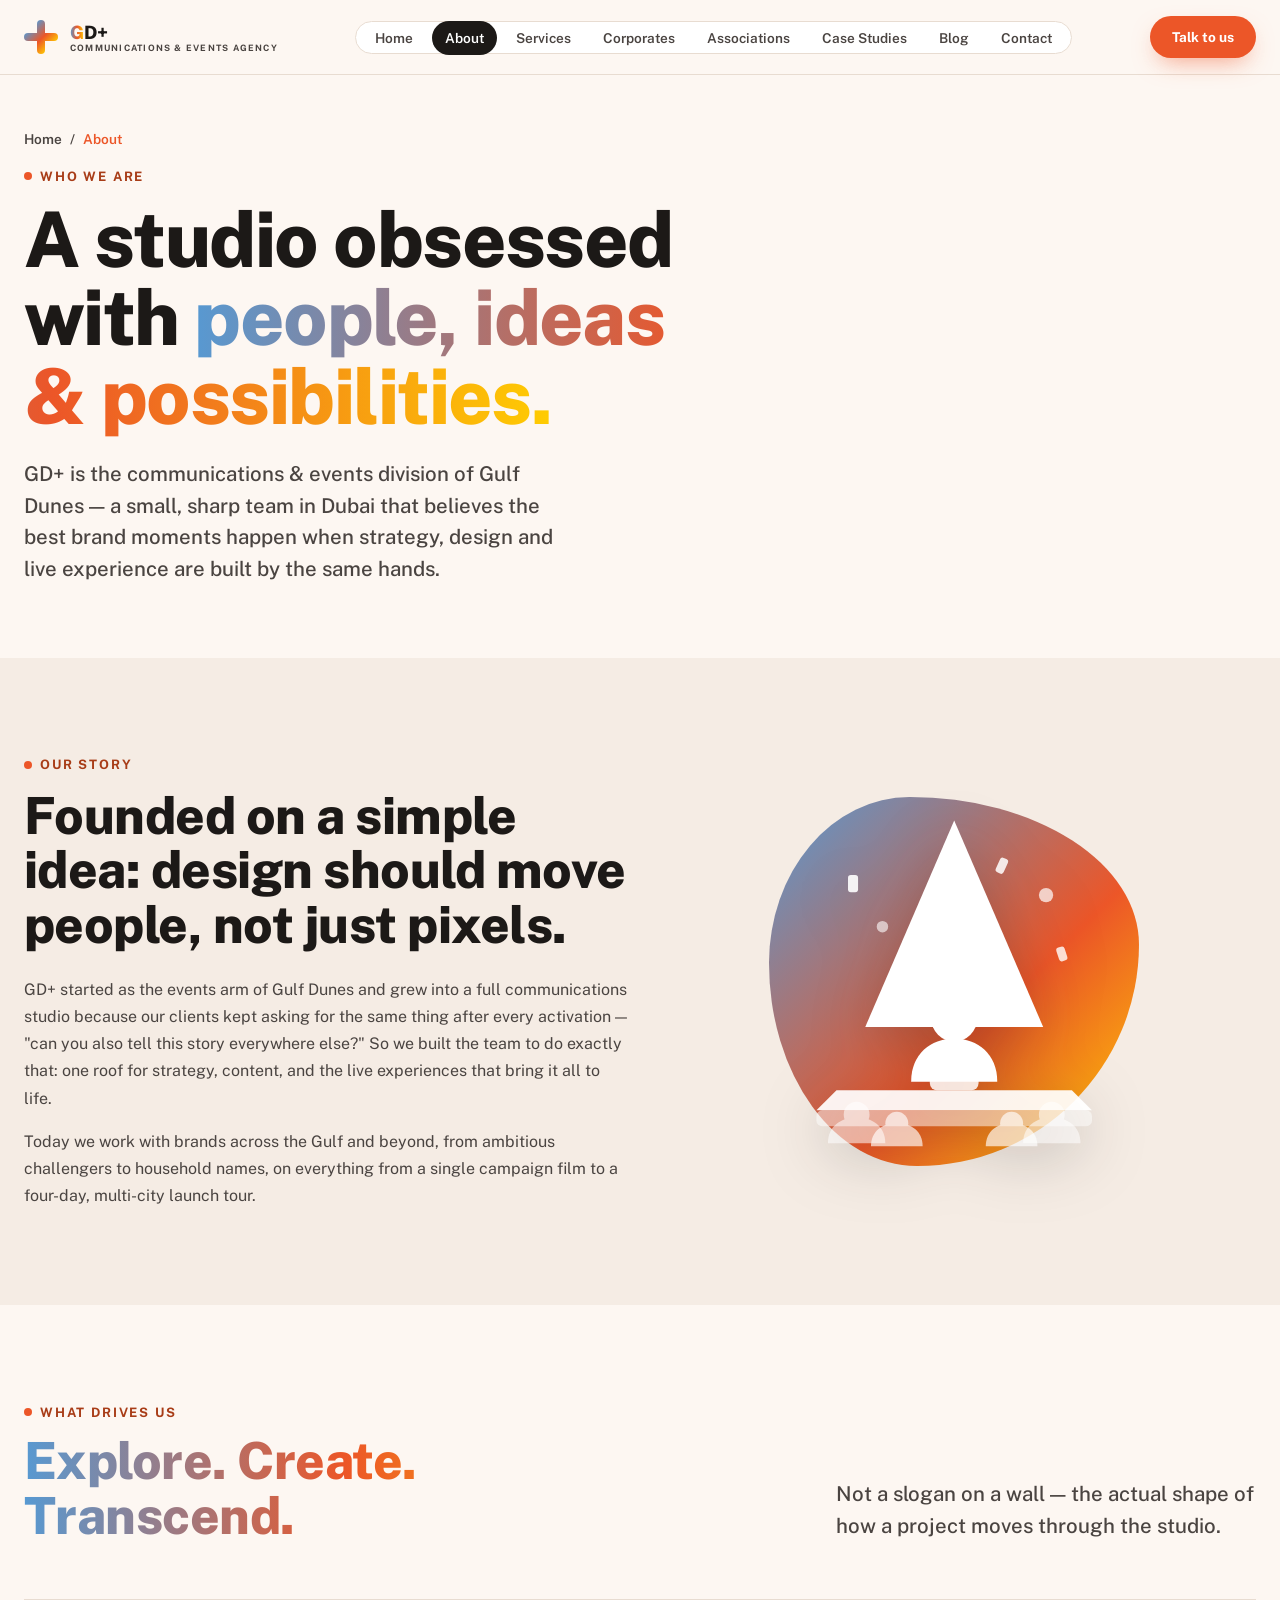
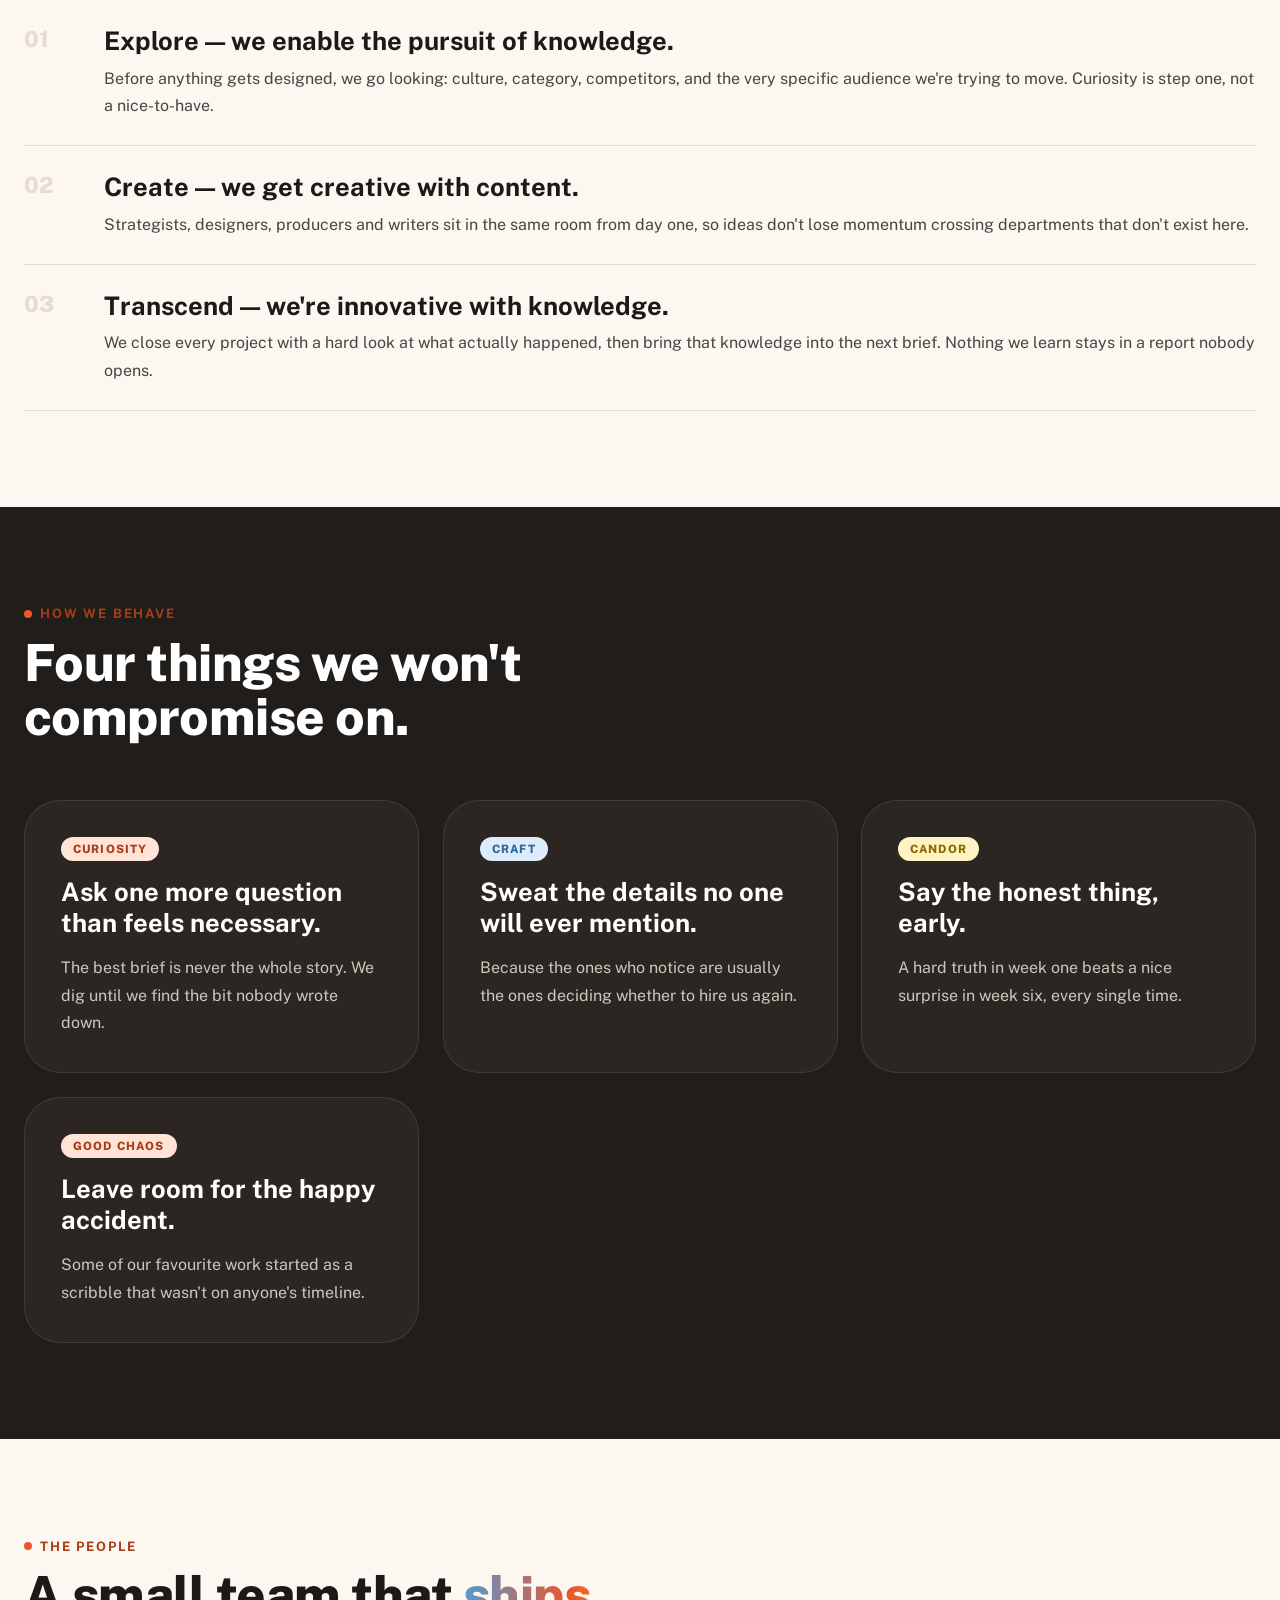
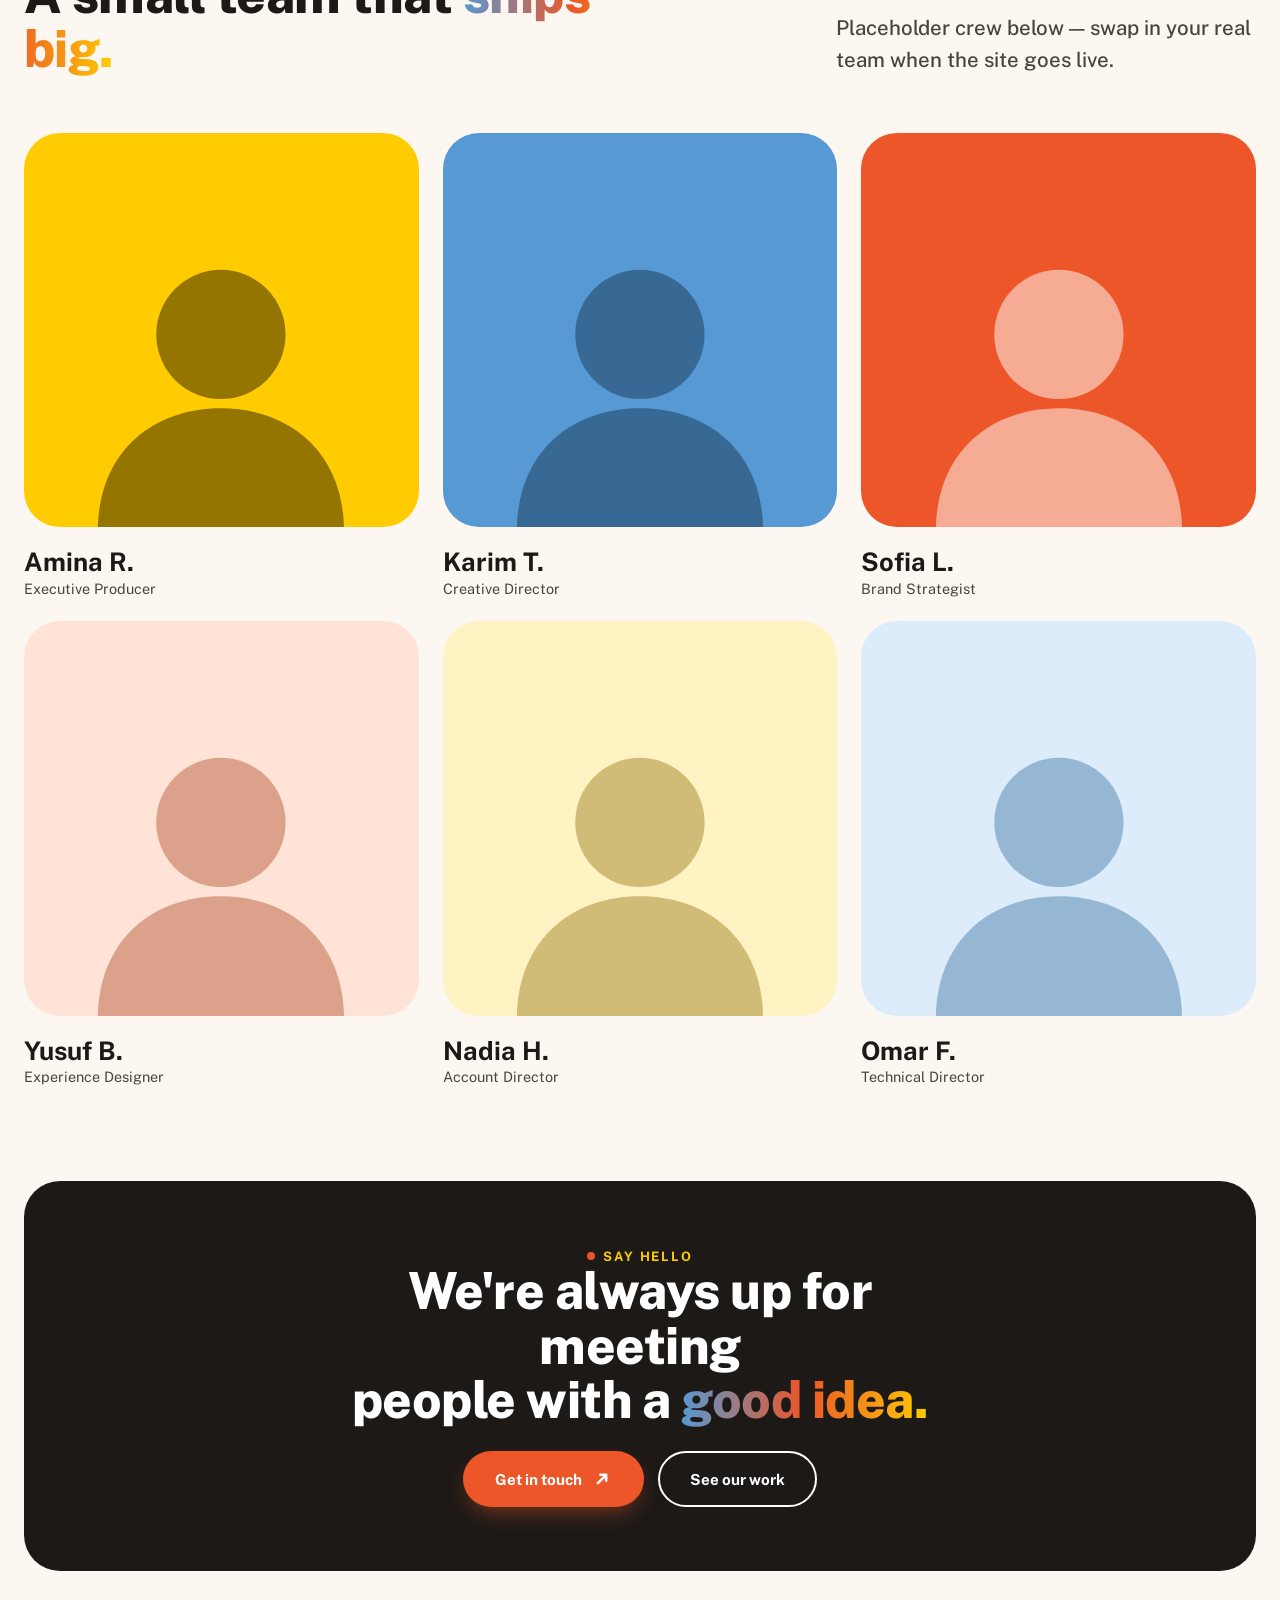
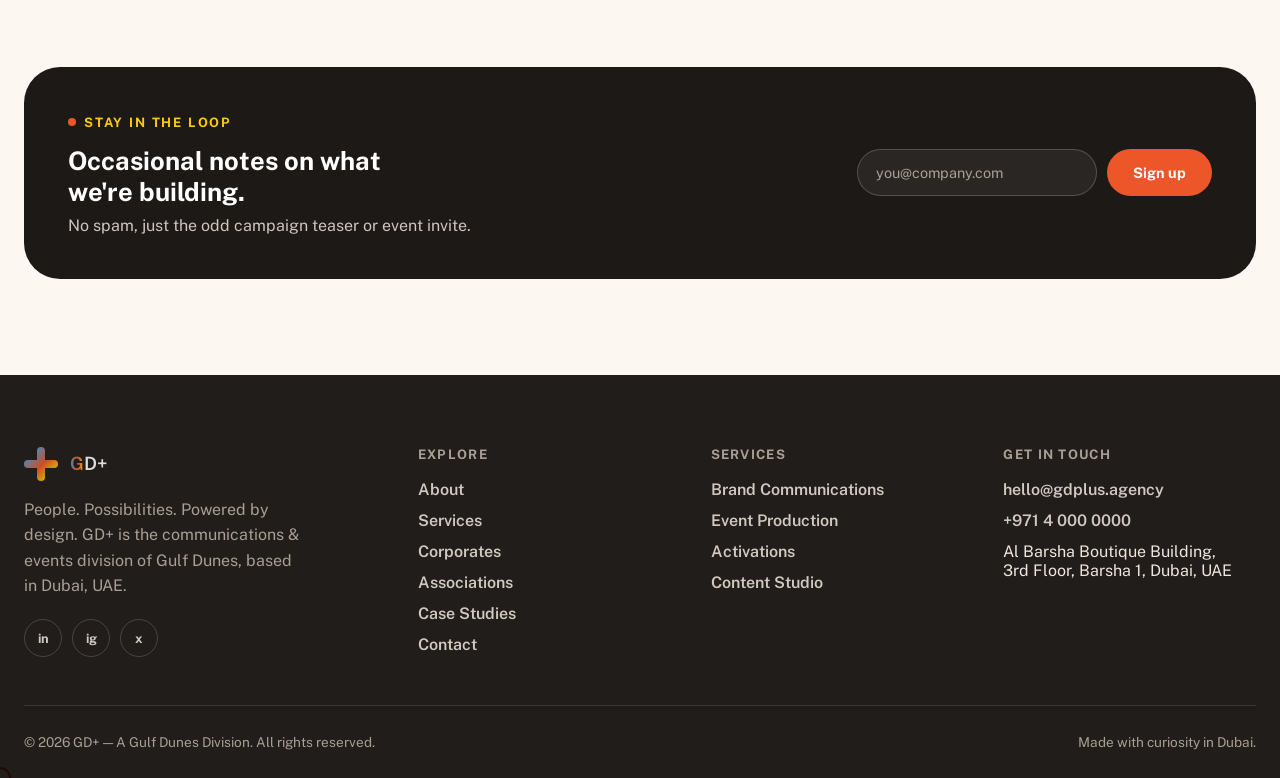
==== commit 771c18da: "Remove max-width cap from .container Content now runs full width edge-to-edge (still with side paddi" ====
--- a/about.html
+++ b/about.html
@@ -69,7 +69,6 @@
 
 .container{
   width:100%;
-  max-width:1240px;
   margin:0 auto;
   padding:0 24px;
 }
@@ -897,6 +896,61 @@
 .mini-mark::before,.mini-mark::after{ content:''; position:absolute; border-radius:var(--r-pill); background:var(--c-primary); }
 .mini-mark::before{ left:38%; right:38%; top:0; bottom:0; }
 .mini-mark::after{ top:38%; bottom:38%; left:0; right:0; }
+
+/* ---------- idle contact popup ---------- */
+.idle-popup-backdrop{
+  position:fixed;
+  inset:0;
+  z-index:9990;
+  background:rgba(28,25,23,.5);
+  backdrop-filter:blur(4px);
+  display:flex;
+  align-items:center;
+  justify-content:center;
+  padding:24px;
+  opacity:0;
+  pointer-events:none;
+  transition:opacity .35s var(--ease);
+}
+.idle-popup-backdrop.is-visible{ opacity:1; pointer-events:auto; }
+.idle-popup{
+  position:relative;
+  width:100%;
+  max-width:440px;
+  max-height:90vh;
+  overflow-y:auto;
+  background:var(--c-paper-alt);
+  border-radius:var(--r-lg);
+  padding:44px;
+  box-shadow:0 40px 90px -30px rgba(28,25,23,.5);
+  opacity:0;
+  transform:translateY(24px) scale(.92) rotate(-1deg);
+}
+.idle-popup-backdrop.is-visible .idle-popup{
+  animation:idlePopIn .6s cubic-bezier(.34,1.56,.64,1) forwards;
+}
+@keyframes idlePopIn{
+  0%{ opacity:0; transform:translateY(24px) scale(.92) rotate(-1deg); }
+  60%{ opacity:1; transform:translateY(-6px) scale(1.02) rotate(.5deg); }
+  100%{ opacity:1; transform:translateY(0) scale(1) rotate(0deg); }
+}
+.idle-popup-close{
+  position:absolute;
+  top:18px; right:18px;
+  width:36px; height:36px;
+  border-radius:50%;
+  border:1px solid var(--c-line);
+  background:var(--c-paper-alt);
+  display:flex;
+  align-items:center;
+  justify-content:center;
+  color:var(--c-ink);
+  transition:background .25s, transform .35s var(--ease), border-color .25s;
+}
+.idle-popup-close:hover{ background:var(--c-ink); border-color:var(--c-ink); color:#fff; transform:rotate(90deg); }
+.idle-popup .field{ margin-bottom:16px; }
+.idle-popup .field textarea{ resize:vertical; }
+.idle-popup .form-success{ padding:20px 0; background:transparent; }
 
 /* ---------- custom cursor ---------- */
 .cursor-dot{
@@ -1478,6 +1532,39 @@
   </div>
 </footer>
 
+<div class="idle-popup-backdrop" data-idle-popup>
+  <div class="idle-popup">
+    <div class="floater f-gold" style="width:46px;top:-6%;left:-7%;opacity:.35"></div>
+    <button type="button" class="idle-popup-close" data-idle-popup-close aria-label="Close">
+      <svg width="16" height="16" viewBox="0 0 24 24" fill="none" stroke="currentColor" stroke-width="2.5" stroke-linecap="round"><path d="M6 6l12 12M18 6L6 18"/></svg>
+    </button>
+    <span class="eyebrow">Still thinking it over?</span>
+    <h3 class="h3 mt-16">Got an idea worth talking about?</h3>
+    <p class="body-text mt-8">Leave your details — we'll get back to you within a day, no hard sell.</p>
+    <form class="mt-24" data-idle-popup-form>
+      <div class="field">
+        <label for="idle-name">Name</label>
+        <input type="text" id="idle-name" name="name" placeholder="Your name" required>
+      </div>
+      <div class="field">
+        <label for="idle-email">Email</label>
+        <input type="email" id="idle-email" name="email" placeholder="you@company.com" required>
+      </div>
+      <div class="field">
+        <label for="idle-message">What's the idea?</label>
+        <textarea id="idle-message" name="message" placeholder="A line or two is plenty..." style="min-height:80px;"></textarea>
+      </div>
+      <button type="submit" class="btn btn-primary" style="width:100%;justify-content:center;" data-magnetic>Send it over</button>
+    </form>
+    <div class="form-success" data-idle-popup-success>
+      <div class="mini-mark" style="margin:0 auto 18px;"></div>
+      <h3 class="h3">Got it — thank you!</h3>
+      <p class="body-text mt-8">We'll be in touch within one business day.</p>
+    </div>
+  </div>
+</div>
+
+
 <script>
 /* GD+ site interactions — vanilla JS, no dependencies */
 
@@ -1629,6 +1716,44 @@
     });
   }
 
+  /* ---- idle contact popup (shows once, after 20s of inactivity) ---- */
+  const idlePopup = document.querySelector('[data-idle-popup]');
+  if (idlePopup && !sessionStorage.getItem('gdplusIdlePopupShown')) {
+    const IDLE_MS = 20000;
+    const activityEvents = ['mousemove', 'mousedown', 'keydown', 'scroll', 'touchstart'];
+    let idleTimer;
+
+    const openPopup = () => {
+      idlePopup.classList.add('is-visible');
+      sessionStorage.setItem('gdplusIdlePopupShown', '1');
+      activityEvents.forEach(evt => window.removeEventListener(evt, resetIdleTimer));
+    };
+    const resetIdleTimer = () => {
+      clearTimeout(idleTimer);
+      idleTimer = setTimeout(openPopup, IDLE_MS);
+    };
+    const closePopup = () => idlePopup.classList.remove('is-visible');
+
+    activityEvents.forEach(evt => window.addEventListener(evt, resetIdleTimer, { passive: true }));
+    resetIdleTimer();
+
+    idlePopup.querySelector('[data-idle-popup-close]')?.addEventListener('click', closePopup);
+    idlePopup.addEventListener('click', (e) => { if (e.target === idlePopup) closePopup(); });
+    document.addEventListener('keydown', (e) => { if (e.key === 'Escape') closePopup(); });
+
+    const idleForm = idlePopup.querySelector('[data-idle-popup-form]');
+    if (idleForm) {
+      idleForm.addEventListener('submit', (e) => {
+        e.preventDefault();
+        const success = idlePopup.querySelector('[data-idle-popup-success]');
+        idleForm.style.display = 'none';
+        if (success) success.classList.add('is-visible');
+        burstConfetti();
+        setTimeout(closePopup, 2400);
+      });
+    }
+  }
+
   function burstConfetti() {
     const colors = ['#ec5628', '#5799d2', '#ffcc02'];
     const originX = window.innerWidth / 2;
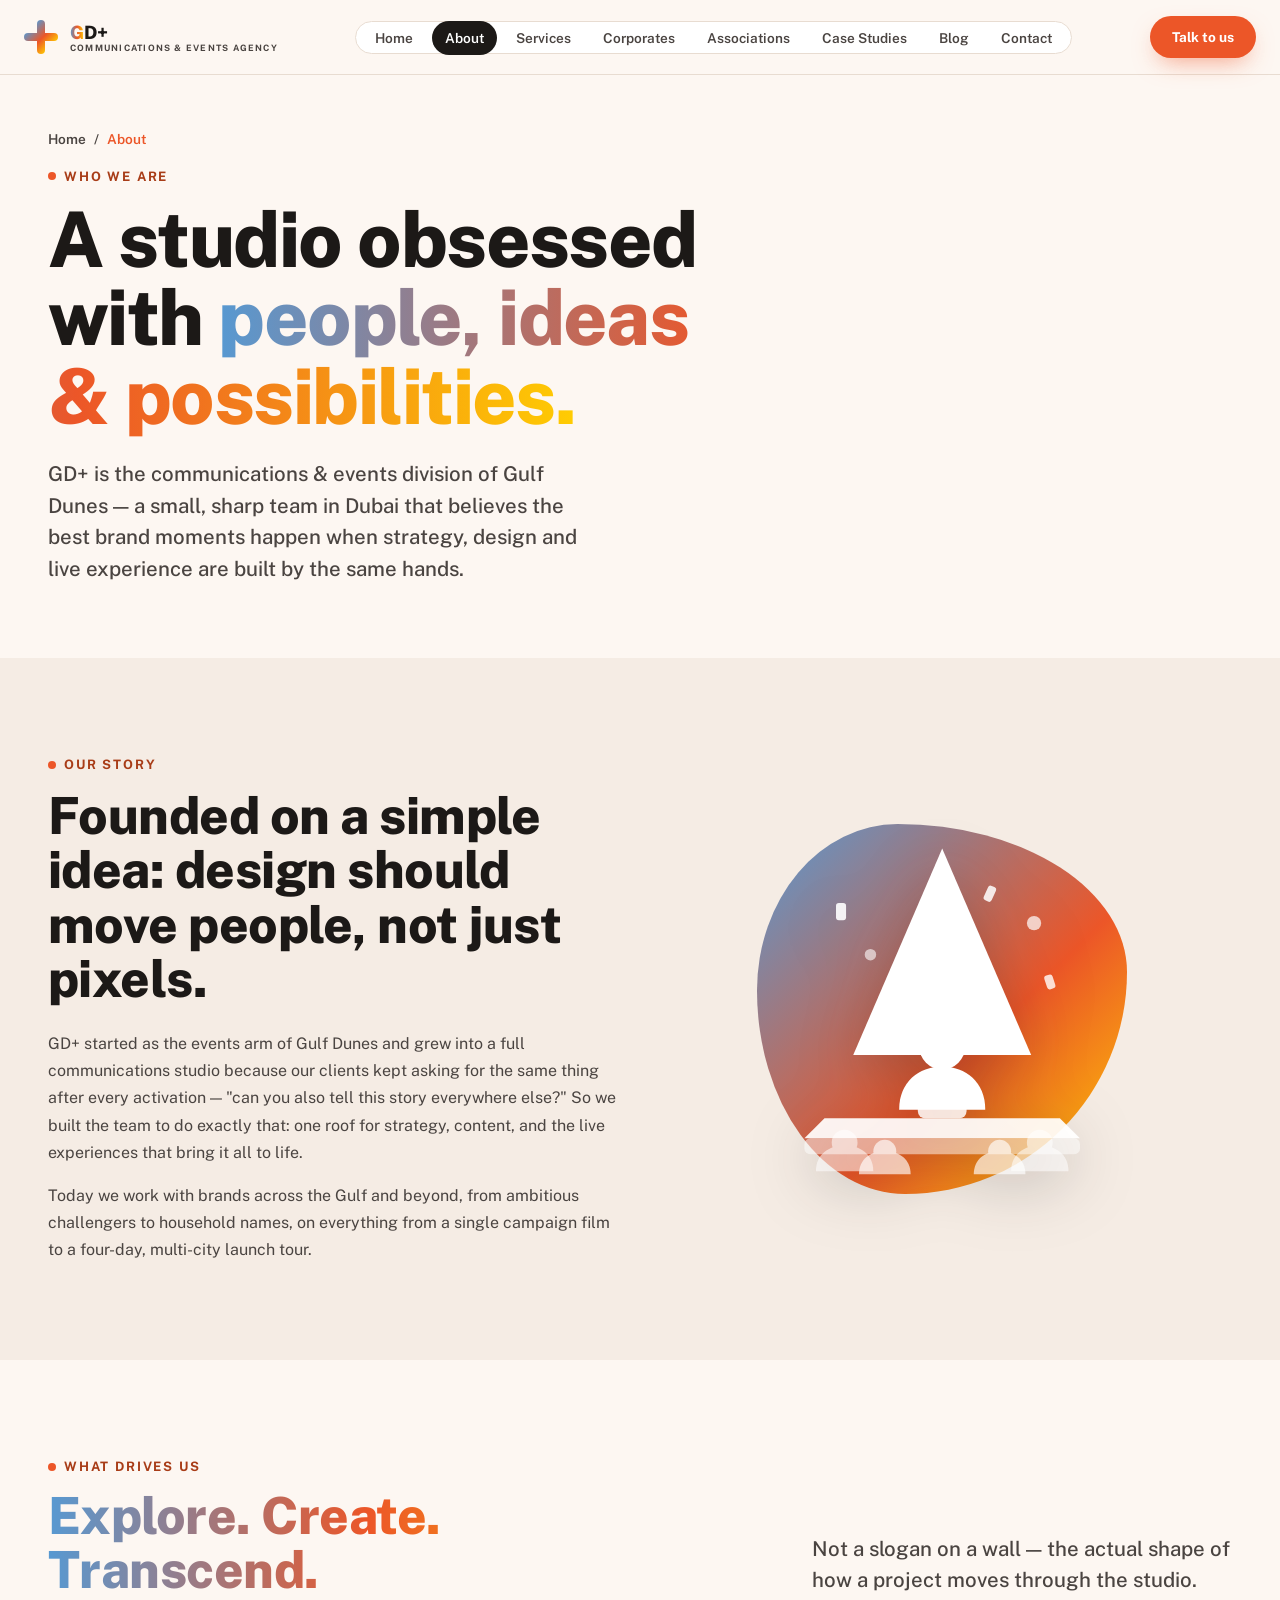
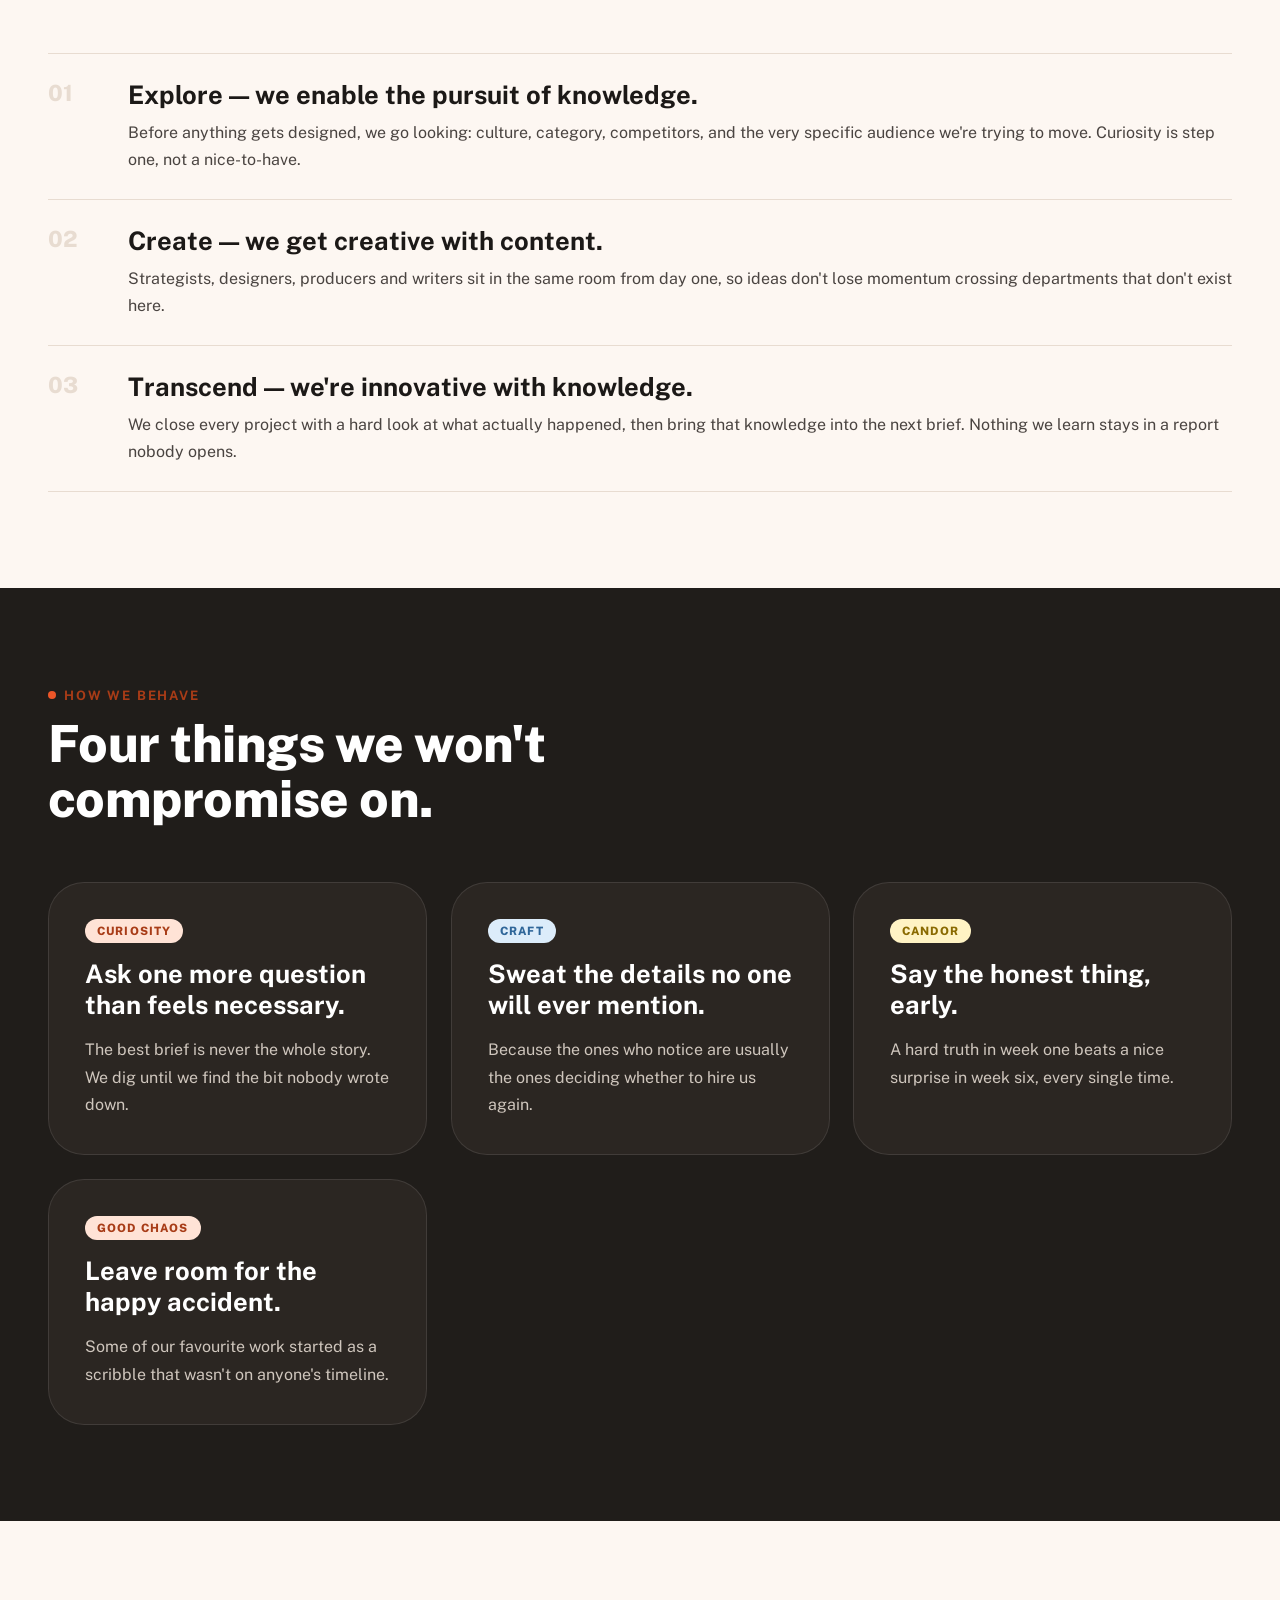
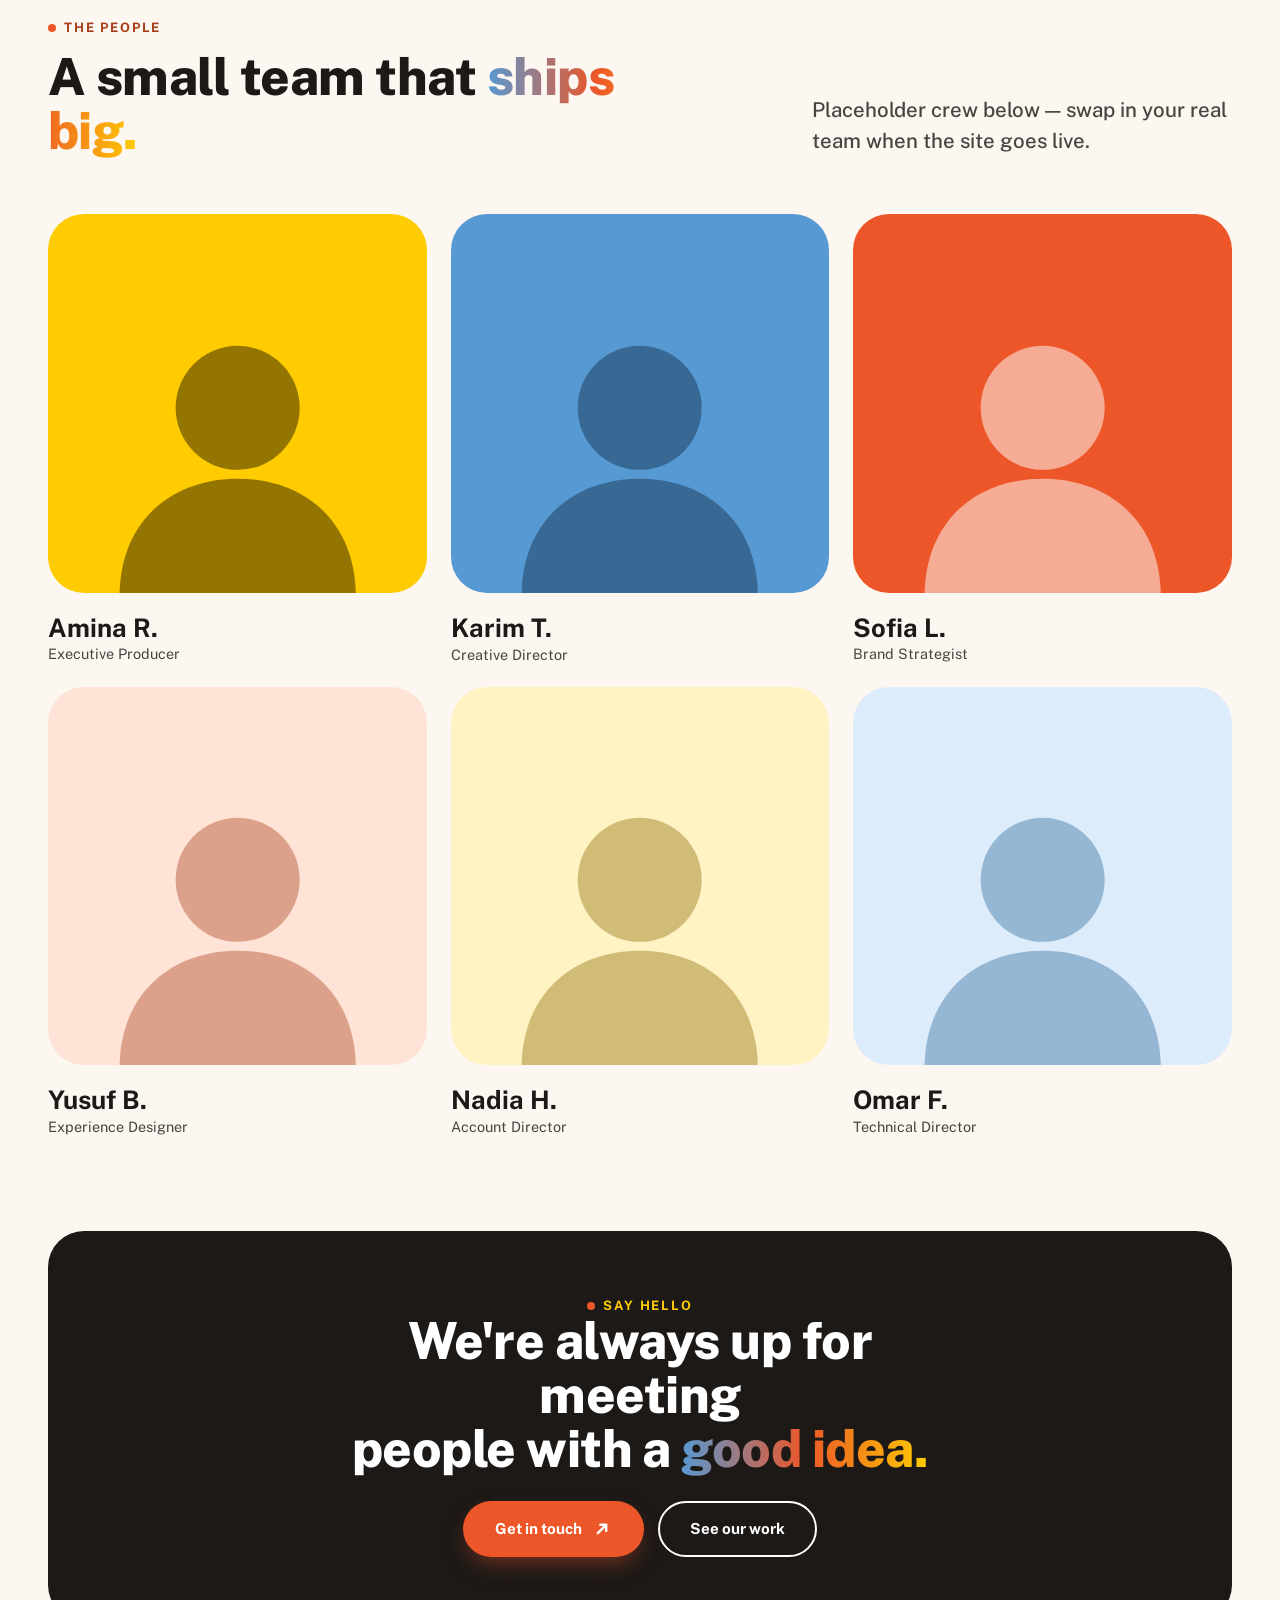
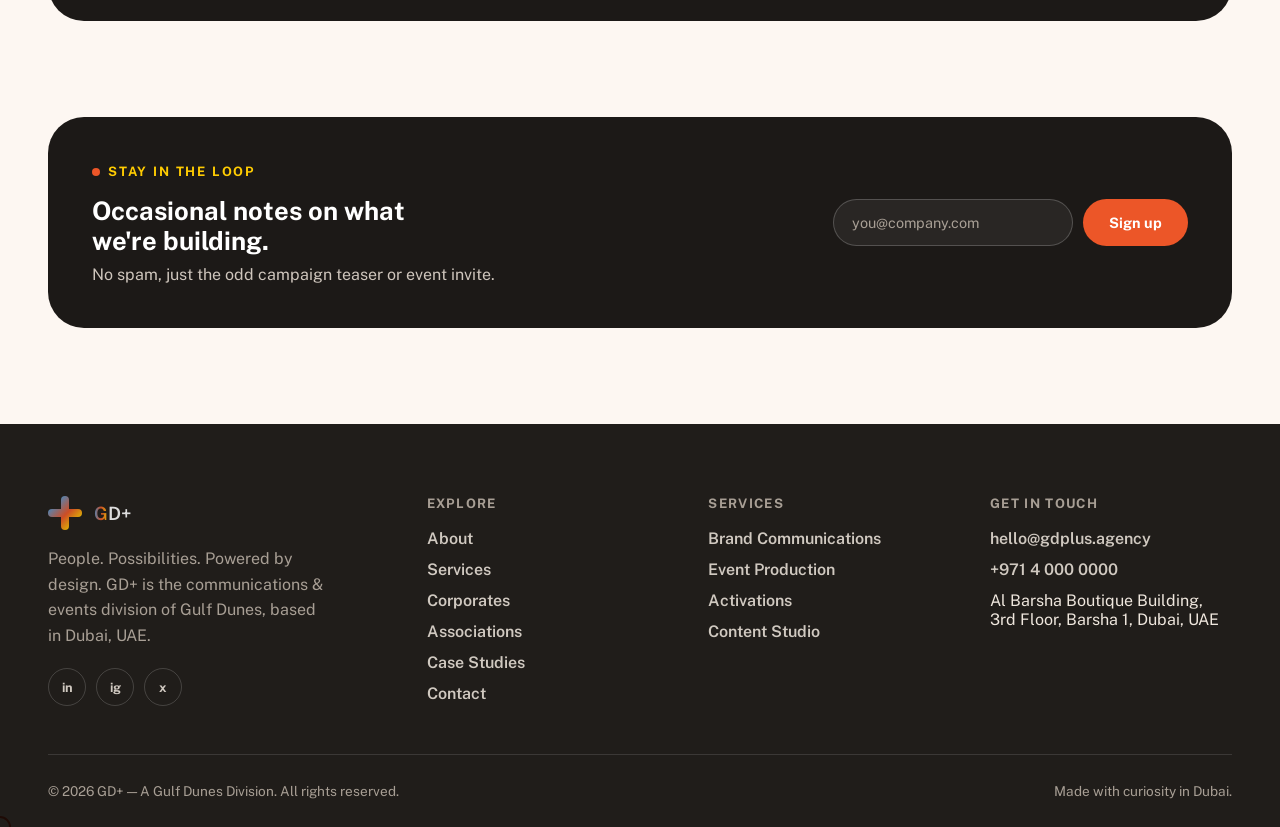
==== commit d43216bf: "Reintroduce container width cap and fix off-brand CTA copy - .container now caps at 1600px with 48px" ====
--- a/about.html
+++ b/about.html
@@ -69,8 +69,12 @@
 
 .container{
   width:100%;
+  max-width:1600px;
   margin:0 auto;
-  padding:0 24px;
+  padding:0 48px;
+}
+@media (max-width:760px){
+  .container{ padding:0 24px; }
 }
 section{ position:relative; }
 
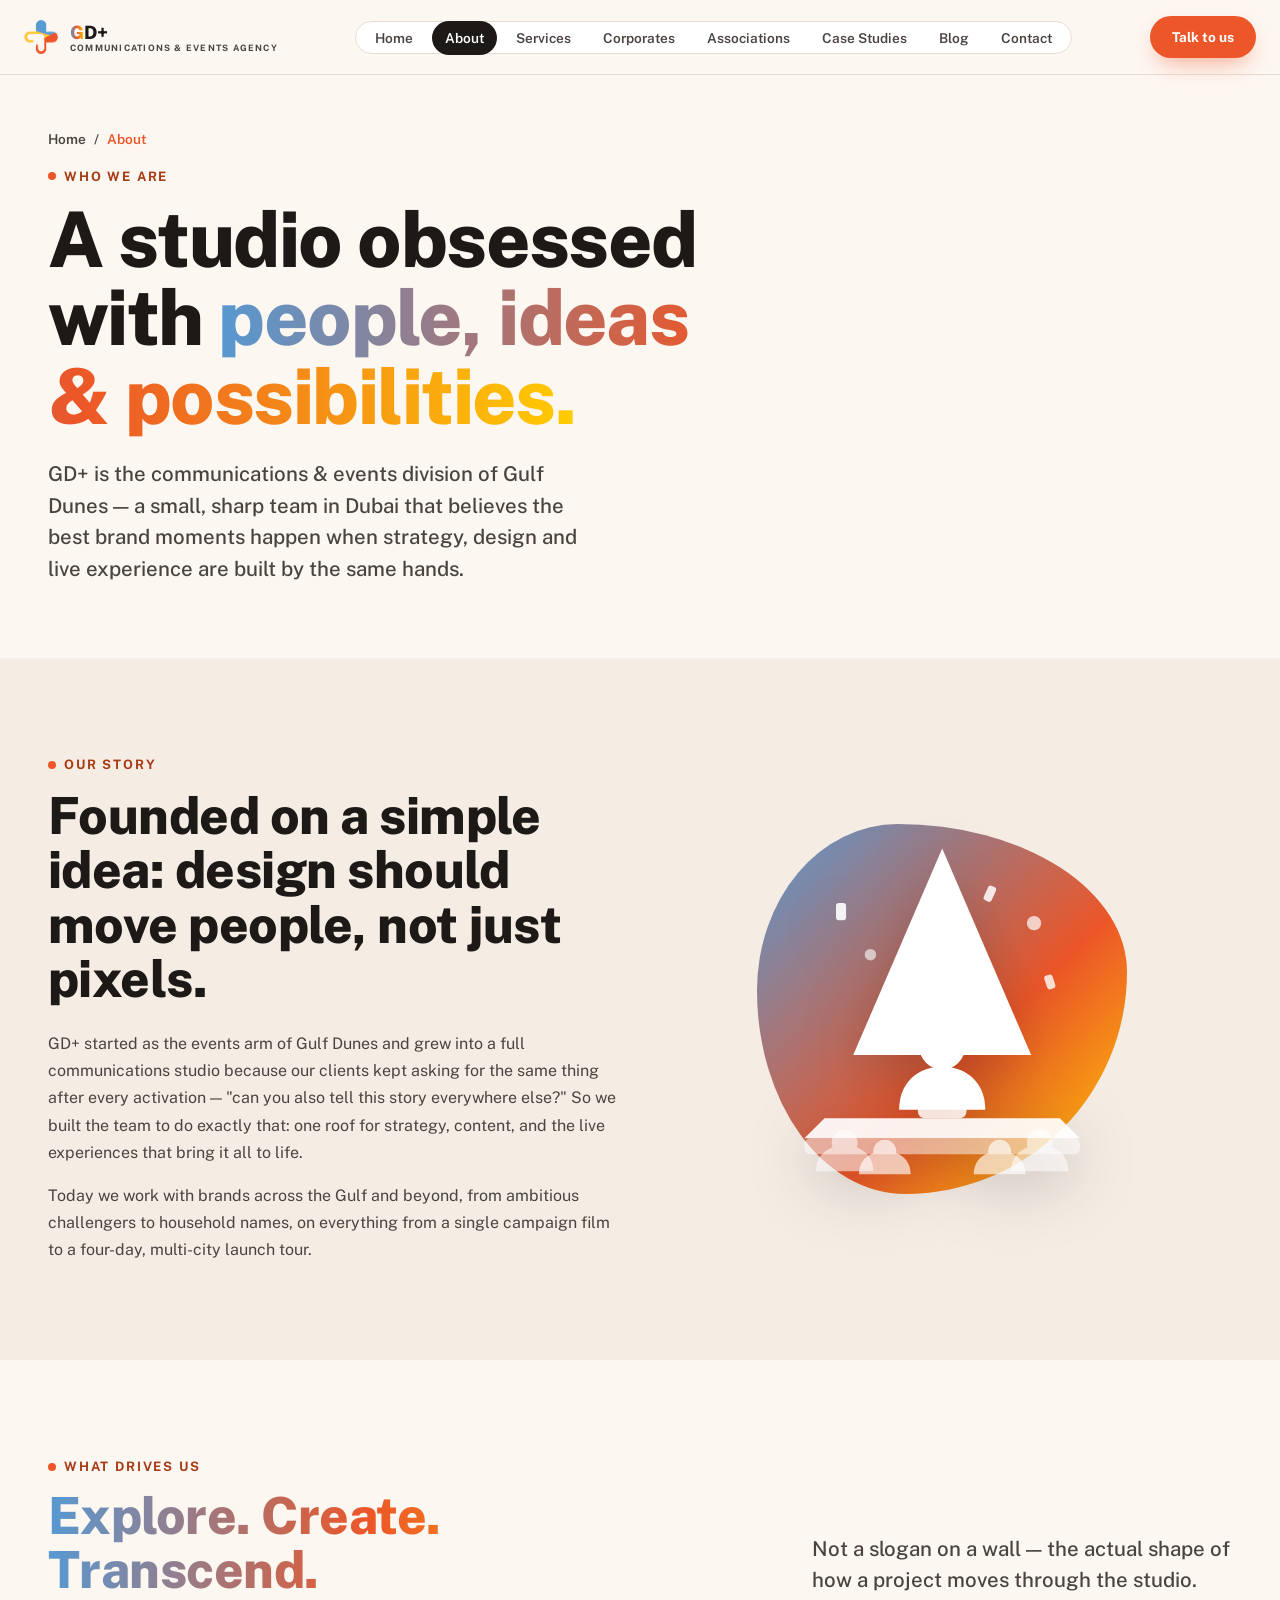
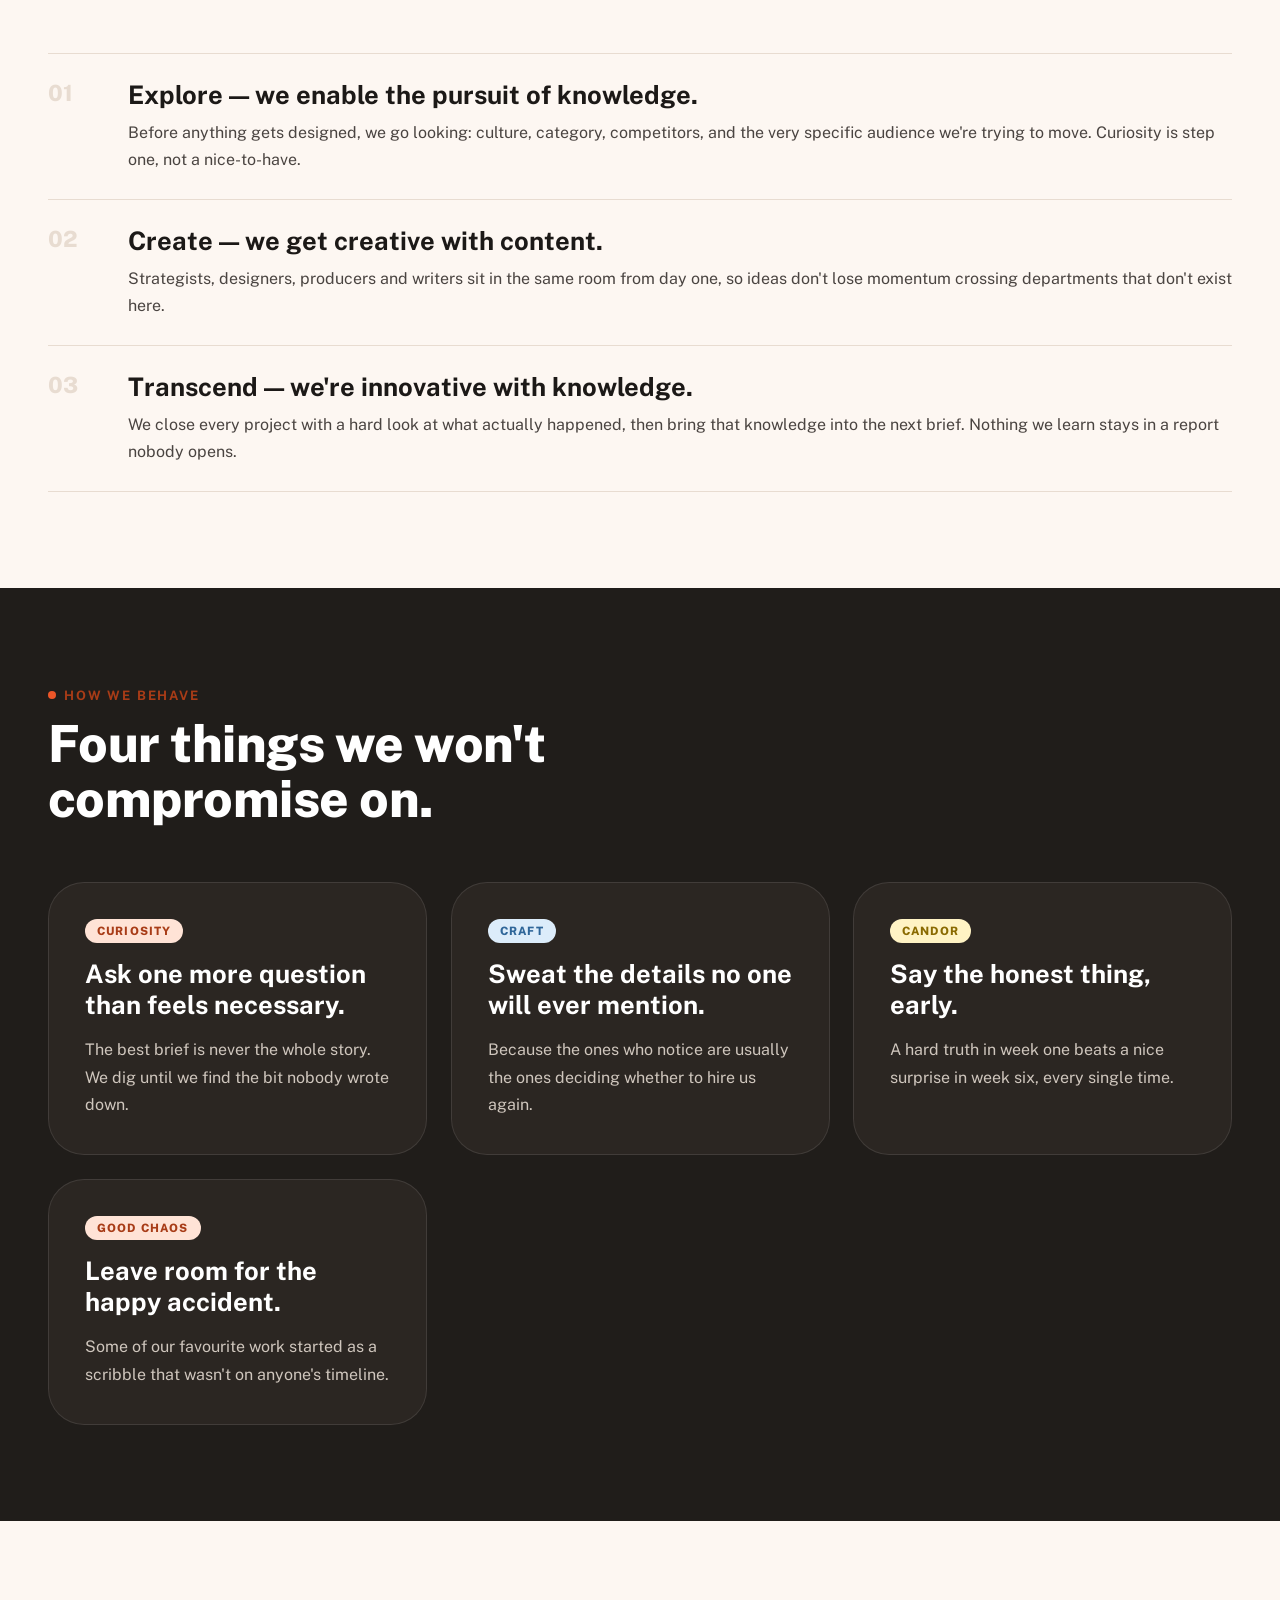
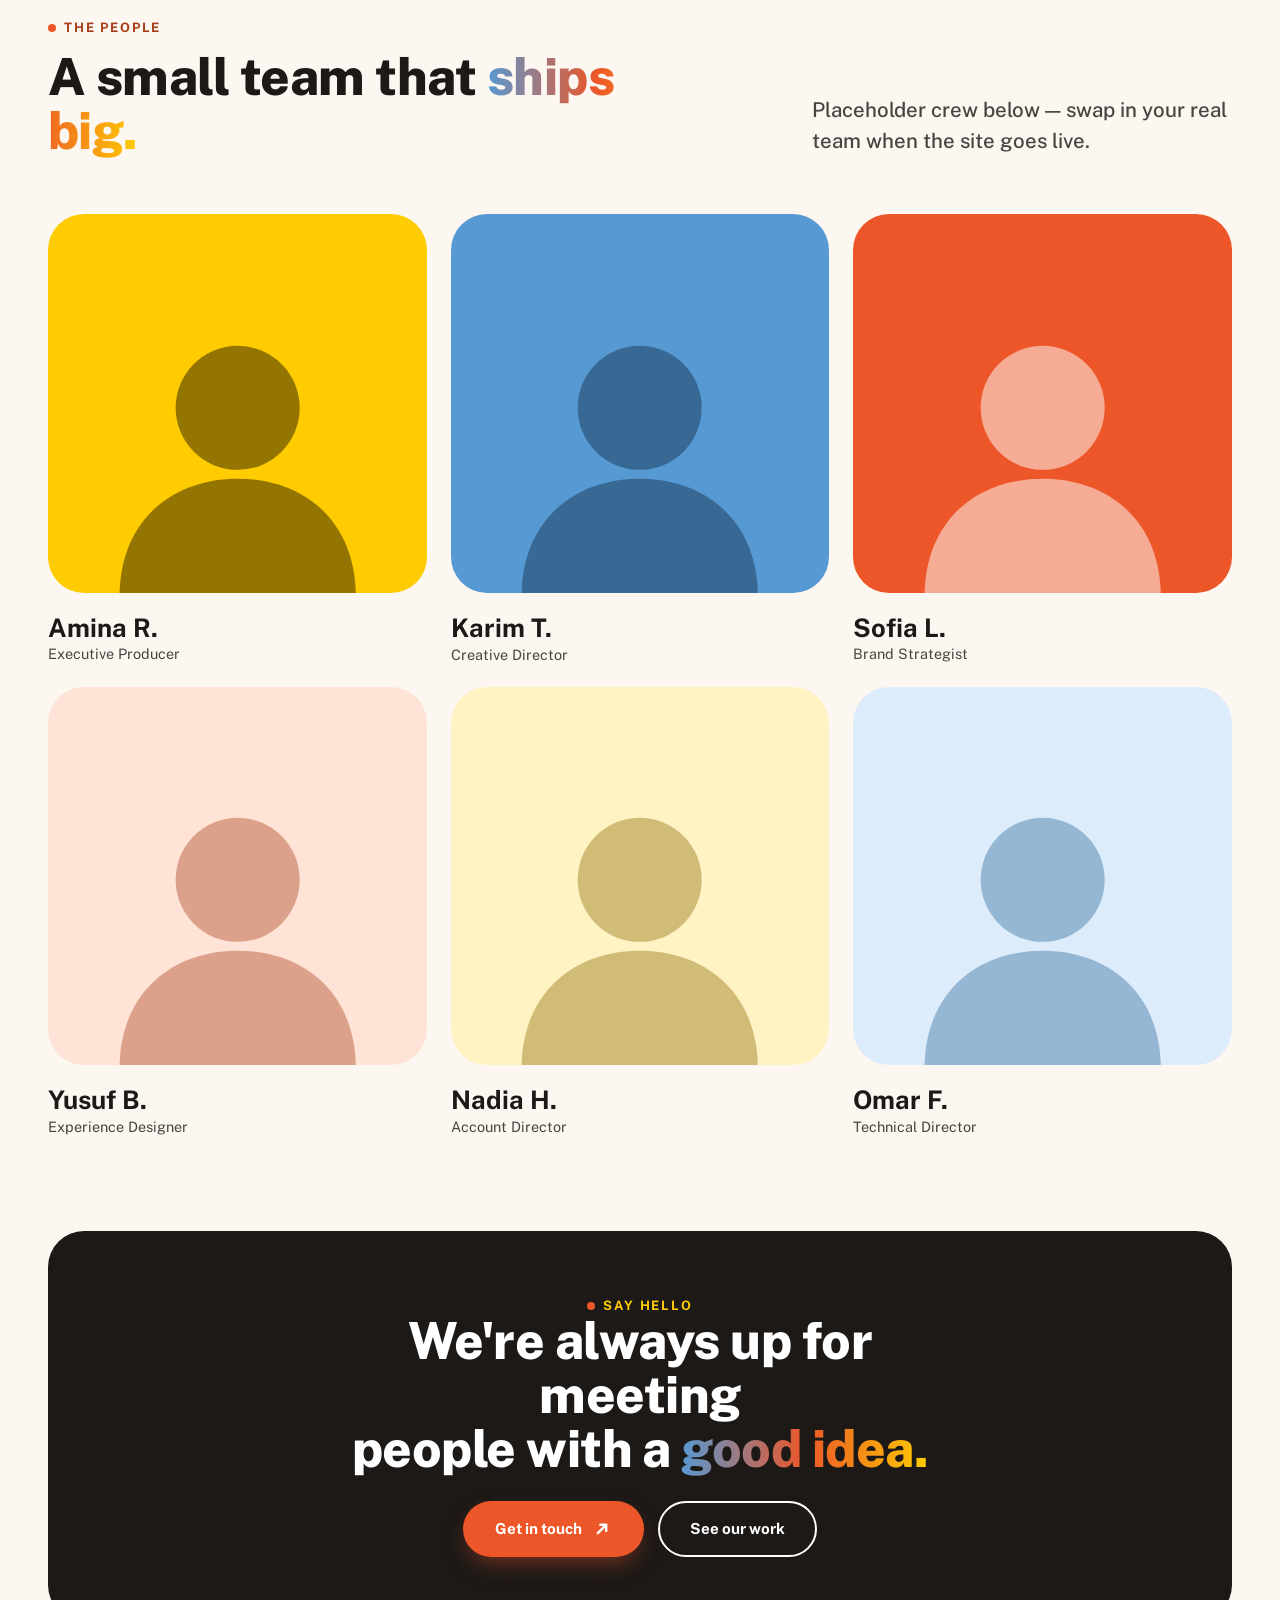
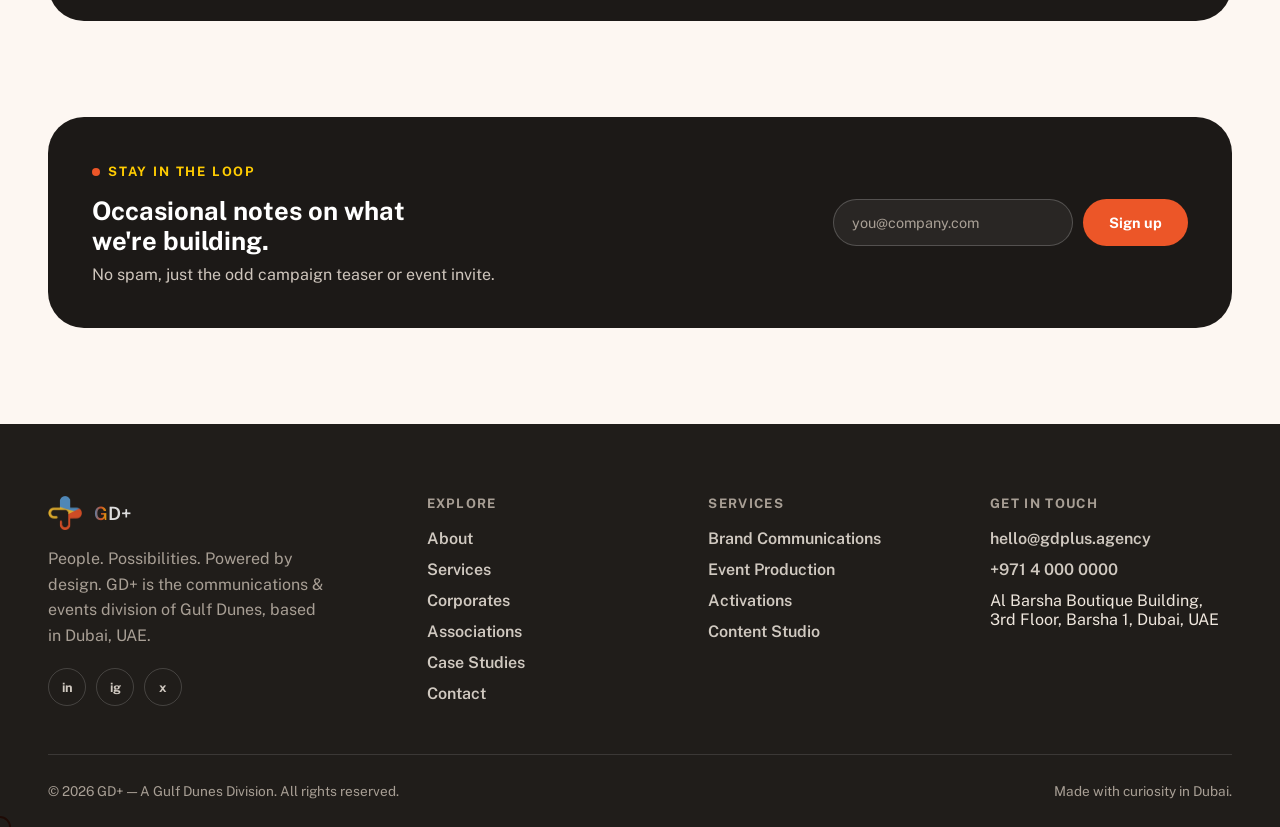
==== commit bee5b595: "Replace placeholder logo mark with real GD+ logo everywhere Swap the CSS-drawn plus/cross placeholde" ====
--- a/about.html
+++ b/about.html
@@ -52,7 +52,7 @@
 }
 
 *,*::before,*::after{ box-sizing:border-box; }
-html{ scroll-behavior:smooth; }
+html{ scroll-behavior:smooth; overflow-x:hidden; }
 body{
   margin:0;
   font-family:var(--font);
@@ -164,13 +164,26 @@
 .btn-sm{ padding:11px 20px; font-size:.85rem; }
 
 /* ---------- header / nav ---------- */
-.site-header{
+.gdplus-header{
   position:sticky;
   top:0;
+  left:0;
+  width:100vw;
+  margin-left:calc(50% - 50vw);
   z-index:100;
   background:rgba(253,247,242,.82);
   backdrop-filter:blur(14px) saturate(1.4);
   border-bottom:1px solid var(--c-line);
+}
+/* Full-bleed breakout: keeps these edge-to-edge even if a host page
+   (e.g. a CMS embed) nests them inside a width-constrained container. */
+.gdplus-footer,
+.marquee,
+.hero,
+.section.on-dark,
+.section.on-surface{
+  width:100vw;
+  margin-left:calc(50% - 50vw);
 }
 .nav{
   display:flex;
@@ -195,19 +208,11 @@
   text-transform:uppercase;
 }
 .logo-mark{
-  position:relative;
   width:34px; height:34px;
   flex:none;
-}
-.logo-mark::before,
-.logo-mark::after{
-  content:'';
-  position:absolute;
-  border-radius:var(--r-pill);
-  background:linear-gradient(135deg, var(--c-secondary), var(--c-primary) 55%, var(--c-tertiary));
-}
-.logo-mark::before{ left:38%; right:38%; top:0; bottom:0; }
-.logo-mark::after{ top:38%; bottom:38%; left:0; right:0; }
+  display:block;
+  object-fit:contain;
+}
 
 .nav-links{
   display:flex;
@@ -665,7 +670,7 @@
 .cta-banner .btn-row{ display:flex; gap:14px; justify-content:center; flex-wrap:wrap; margin-top:12px; }
 
 /* ---------- footer ---------- */
-.site-footer{
+.gdplus-footer{
   background:var(--c-dark);
   color:#efe7de;
   padding:72px 0 28px;
@@ -1245,10 +1250,10 @@
 </head>
 <body>
 
-<header class="site-header">
+<header class="gdplus-header">
   <nav class="nav container">
     <a href="index.html" class="brand">
-      <span class="logo-mark"></span>
+      <img class="logo-mark" src="[data-uri]" alt="GD+">
       <span><span class="text-gradient">G</span>D+<small>Communications &amp; Events Agency</small></span>
     </a>
     <ul class="nav-links" data-nav-links>
@@ -1485,12 +1490,12 @@
     </div>
   </section>
 
-<footer class="site-footer">
+<footer class="gdplus-footer">
   <div class="container">
     <div class="footer-grid">
       <div class="footer-brand">
         <a href="index.html" class="brand" style="color:#fff">
-          <span class="logo-mark"></span>
+          <img class="logo-mark" src="[data-uri]" alt="GD+">
           <span><span class="text-gradient">G</span>D+</span>
         </a>
         <p>People. Possibilities. Powered by design. GD+ is the communications &amp; events division of Gulf Dunes, based in Dubai, UAE.</p>
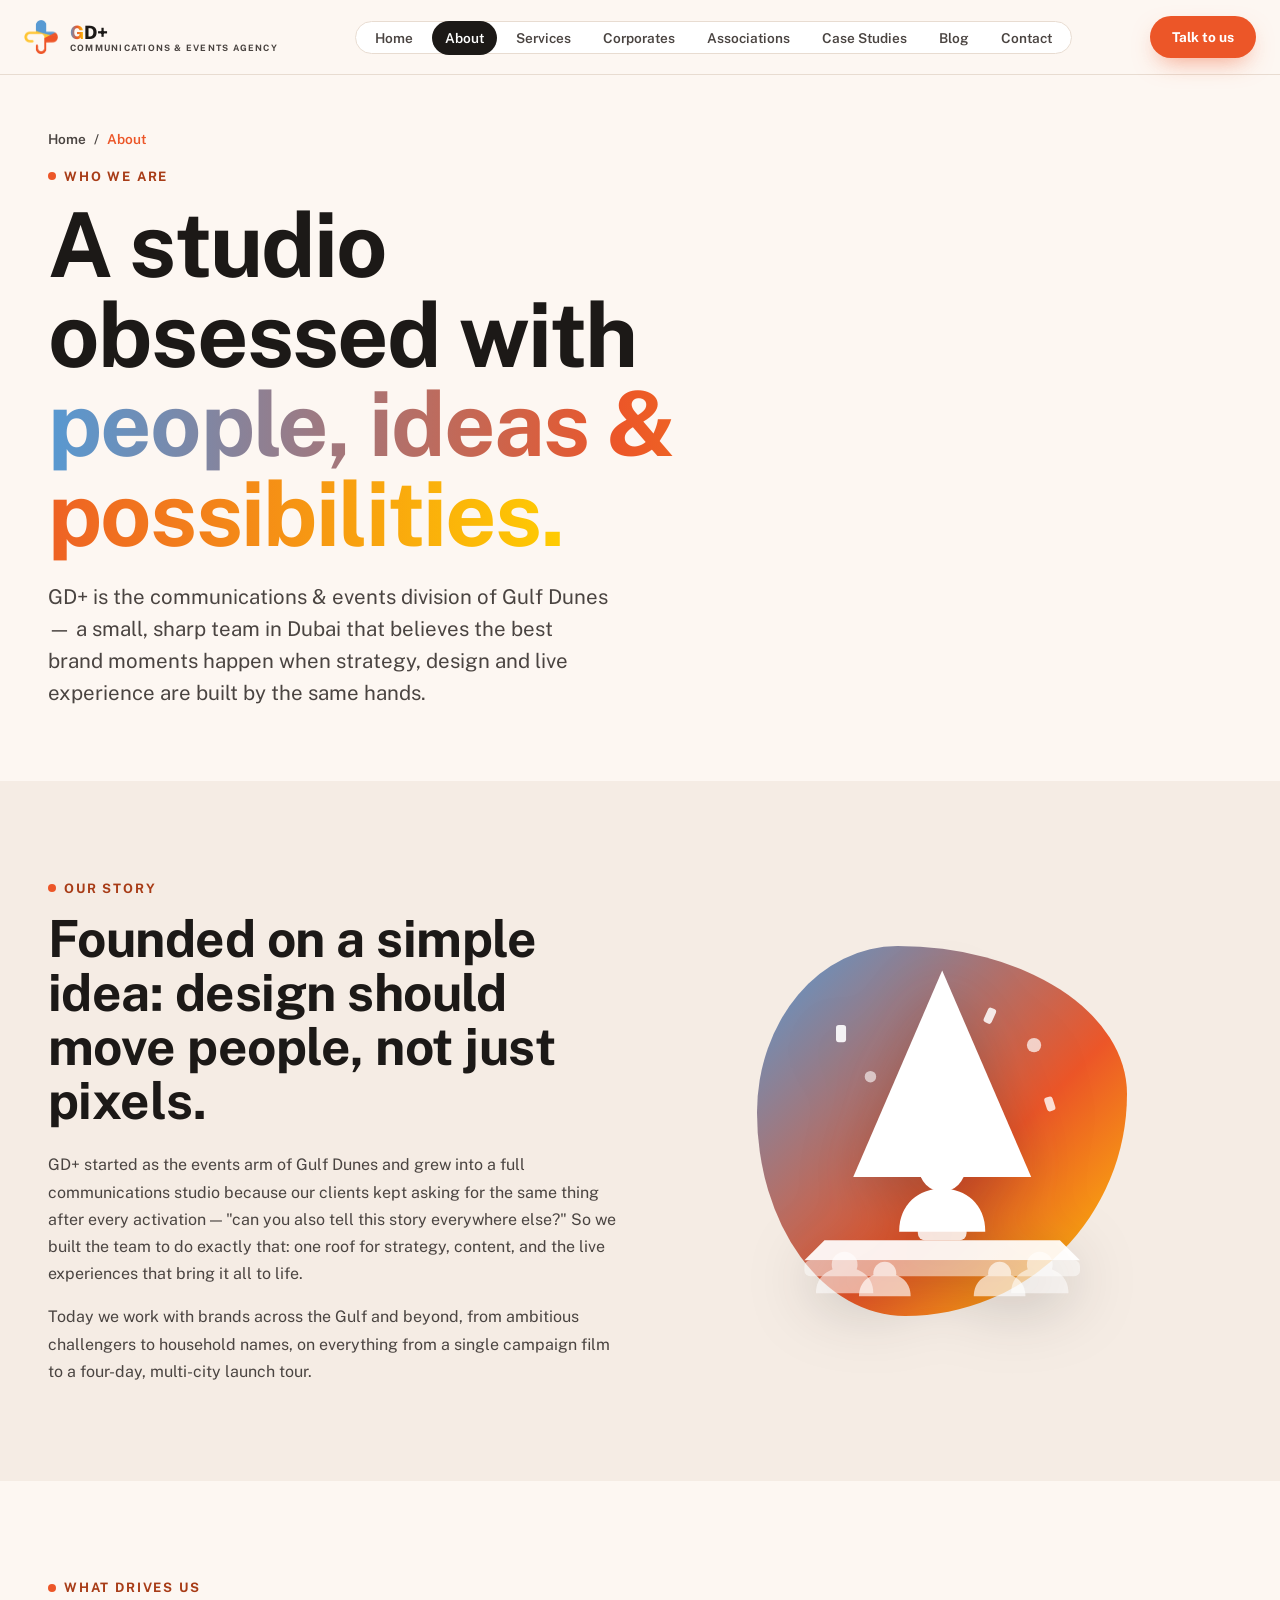
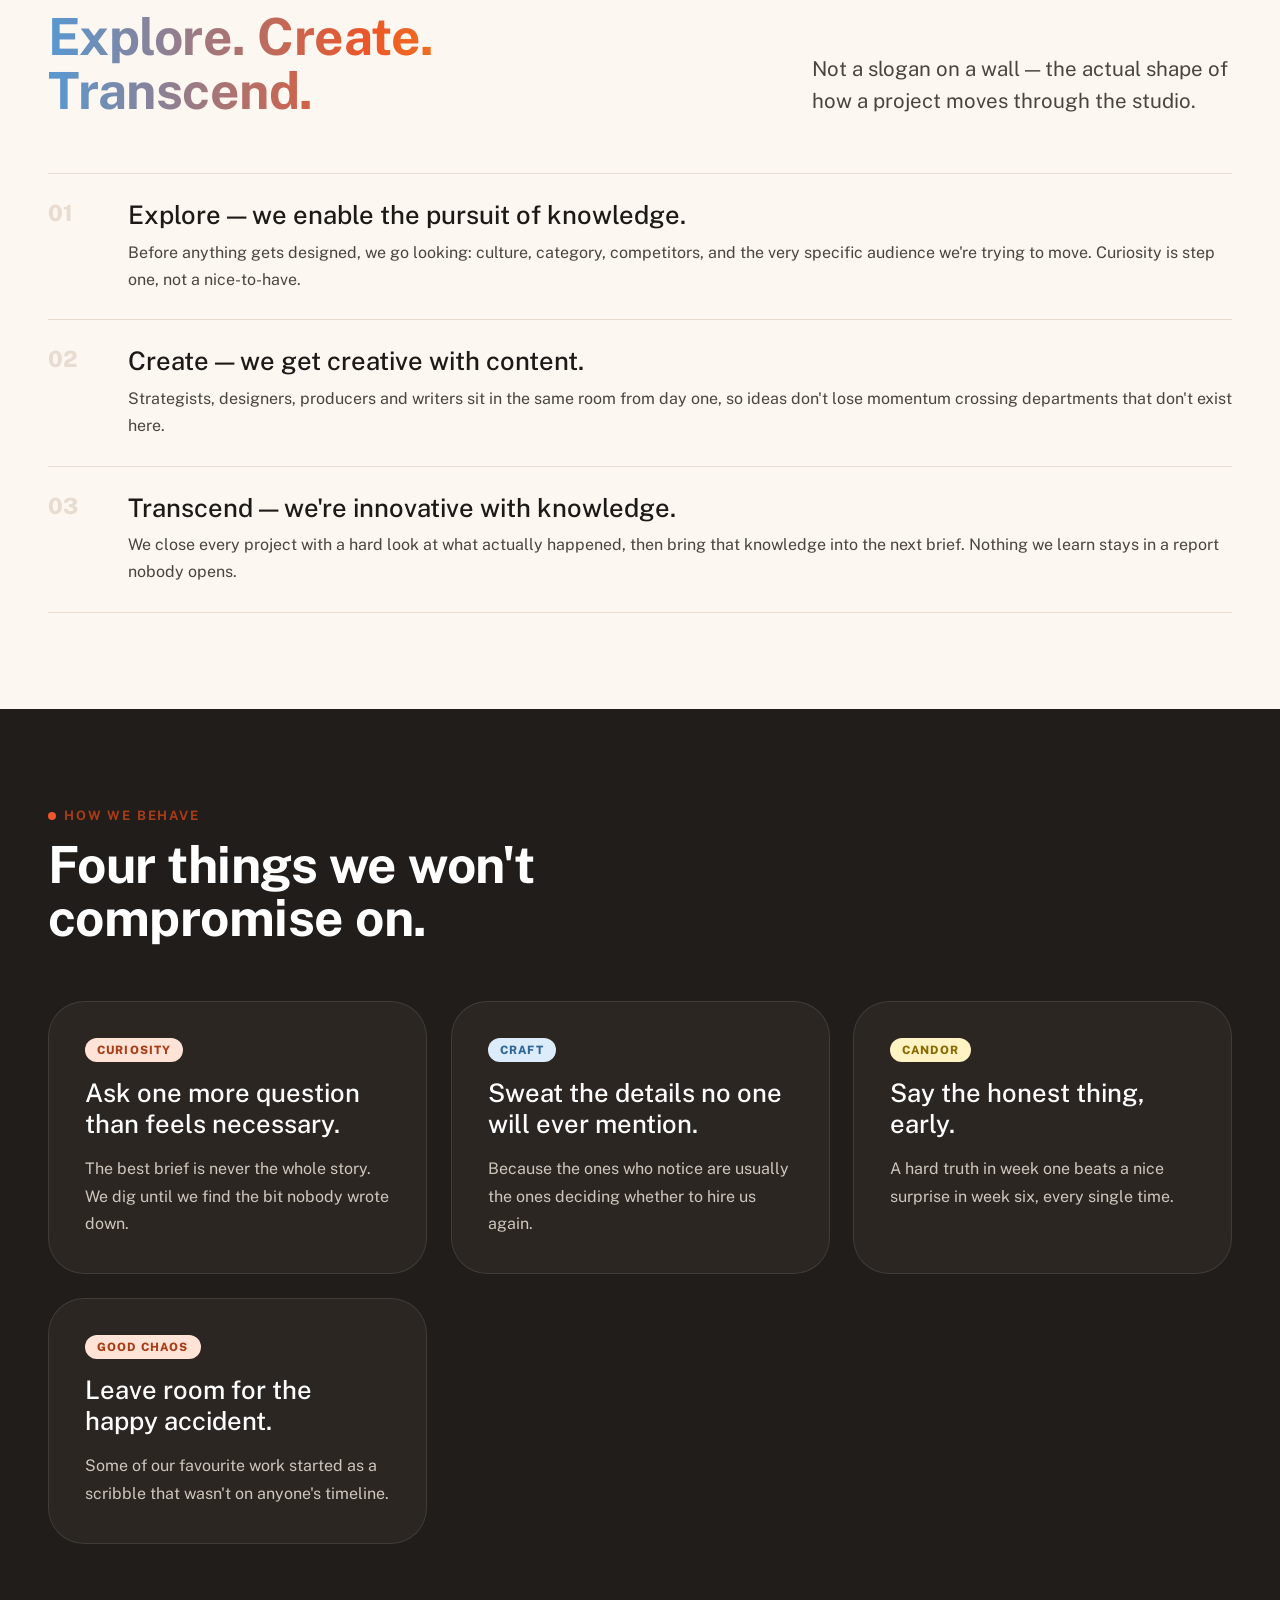
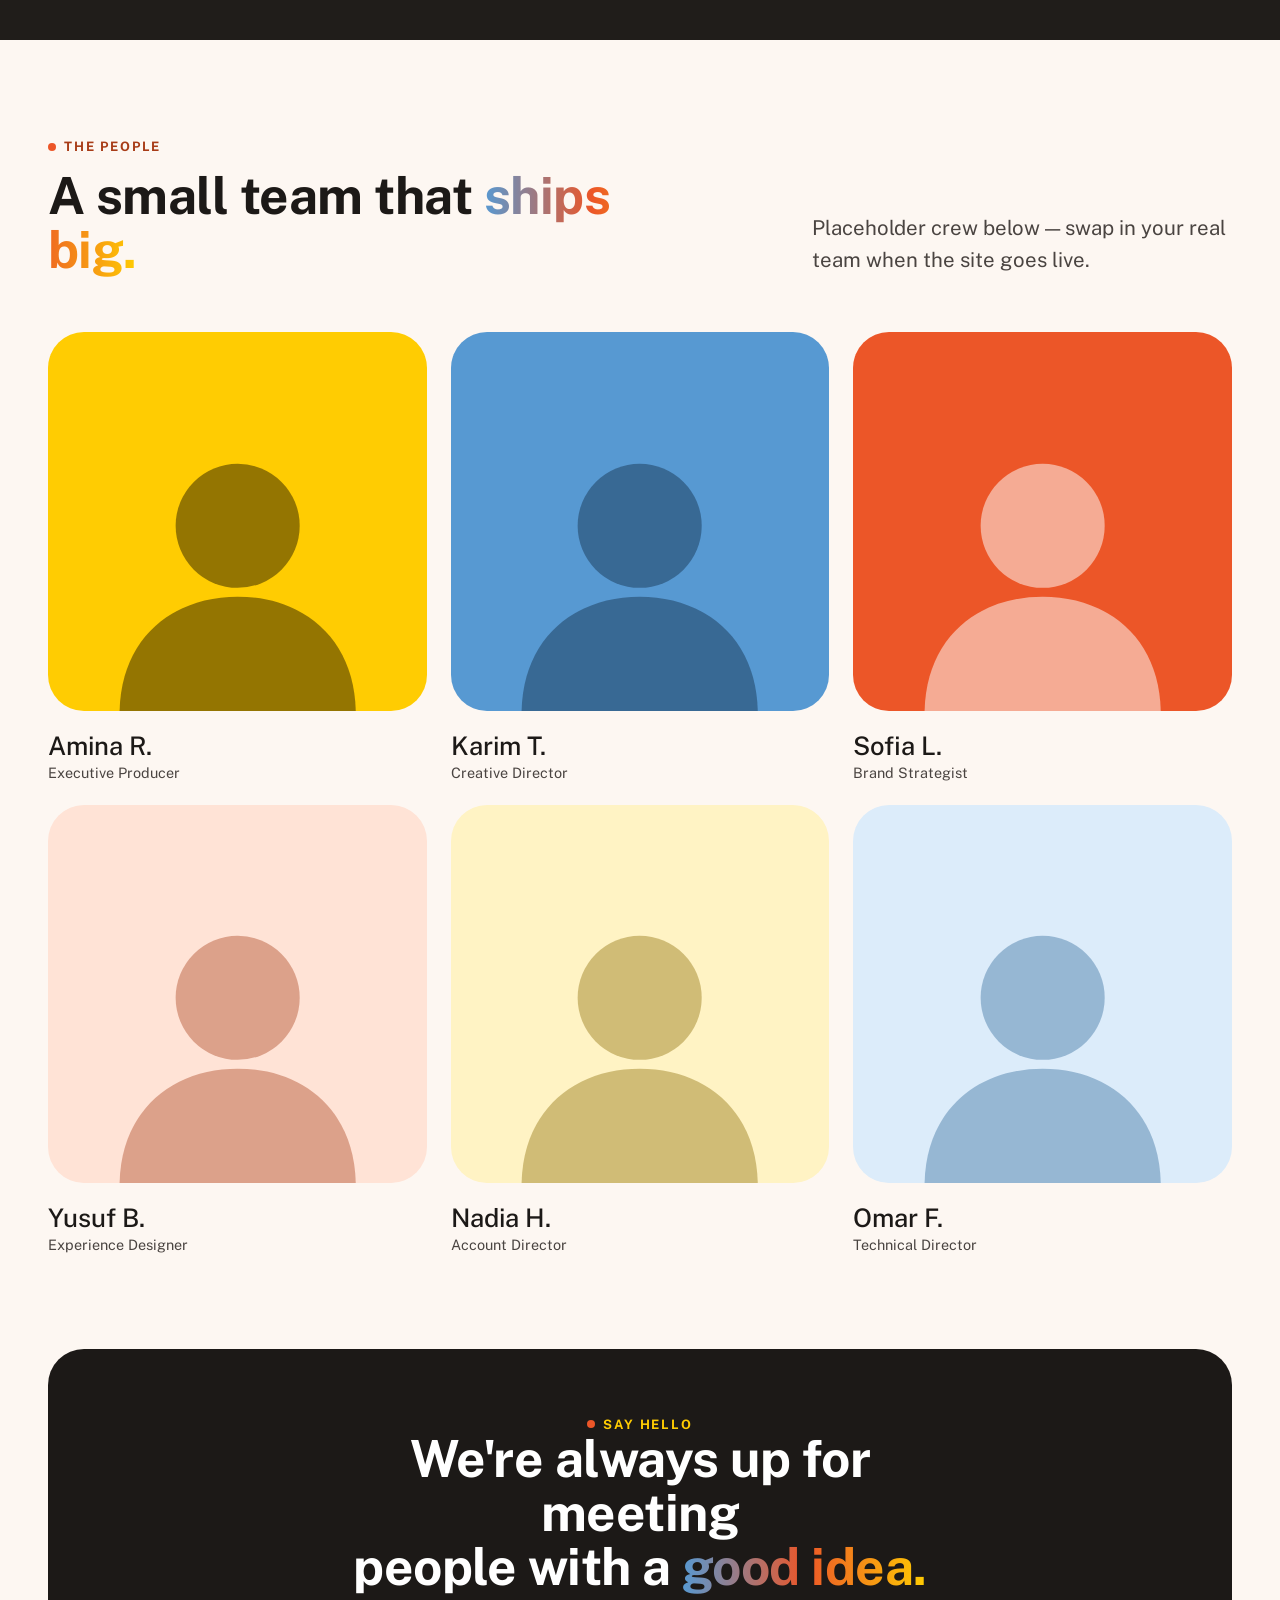
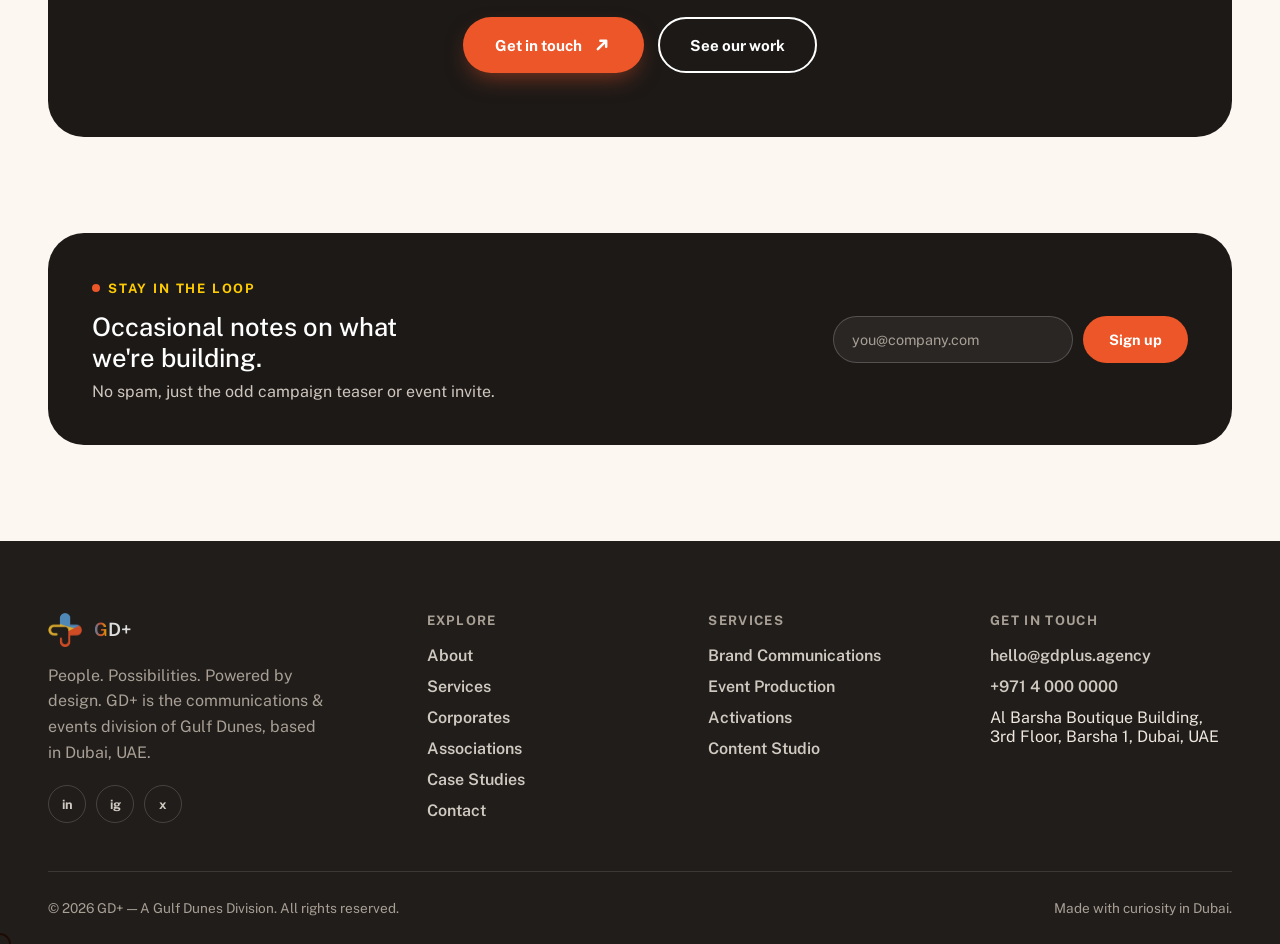
==== commit d596a247: "Rebuild site type scale to match brand typography guide; trim RFP cover kicker Remap h1-h3/lede/body" ====
--- a/about.html
+++ b/about.html
@@ -98,29 +98,41 @@
   background:var(--c-primary);
 }
 h1, .h1{
-  font-size:clamp(2.6rem, 6vw, 5.2rem);
-  font-weight:800;
-  line-height:1.02;
+  font-size:clamp(2.8rem, 7vw, 7.5rem);
+  font-weight:700;
+  line-height:1;
   letter-spacing:-.02em;
 }
+.subtitle{
+  font-size:clamp(2.2rem, 5.6vw, 6rem);
+  font-weight:600;
+  line-height:1.04;
+  letter-spacing:-.01em;
+}
 h2, .h2{
-  font-size:clamp(2rem, 4vw, 3.2rem);
-  font-weight:800;
-  line-height:1.06;
+  font-size:clamp(2rem, 4vw, 4rem);
+  font-weight:700;
+  line-height:1.05;
   letter-spacing:-.01em;
 }
+.subheading{
+  font-size:clamp(1.5rem, 2.8vw, 2.625rem);
+  font-weight:500;
+  line-height:1.15;
+}
 h3, .h3{
-  font-size:clamp(1.3rem, 2vw, 1.6rem);
-  font-weight:700;
+  font-size:clamp(1.3rem, 2vw, 1.75rem);
+  font-weight:500;
   line-height:1.2;
 }
 .lede{
-  font-size:clamp(1.05rem, 1.6vw, 1.3rem);
+  font-size:clamp(1.05rem, 1.6vw, 1.3125rem);
   line-height:1.55;
   color:var(--c-ink-soft);
-  font-weight:500;
-}
-.body-text{ font-size:1rem; line-height:1.7; color:var(--c-ink-soft); }
+  font-weight:400;
+}
+.body-text{ font-size:1rem; line-height:1.7; color:var(--c-ink-soft); font-weight:400; }
+.caption{ font-size:1rem; line-height:1.5; color:var(--c-ink-soft); font-weight:400; }
 
 /* ---------- buttons ---------- */
 .btn{
@@ -436,7 +448,7 @@
 }
 .hero--video .eyebrow{ color:#fff; }
 .hero--video .eyebrow::before{ background:var(--c-tertiary); }
-.hero--video h1{ color:#fff; }
+.hero--video h1{ color:#fff; font-size:clamp(2.6rem, 4.4vw, 4.5rem); line-height:1.05; }
 .hero--video .lede{ color:rgba(255,255,255,.84); }
 .hero--video .sticker{
   background:rgba(28,25,23,.5);
